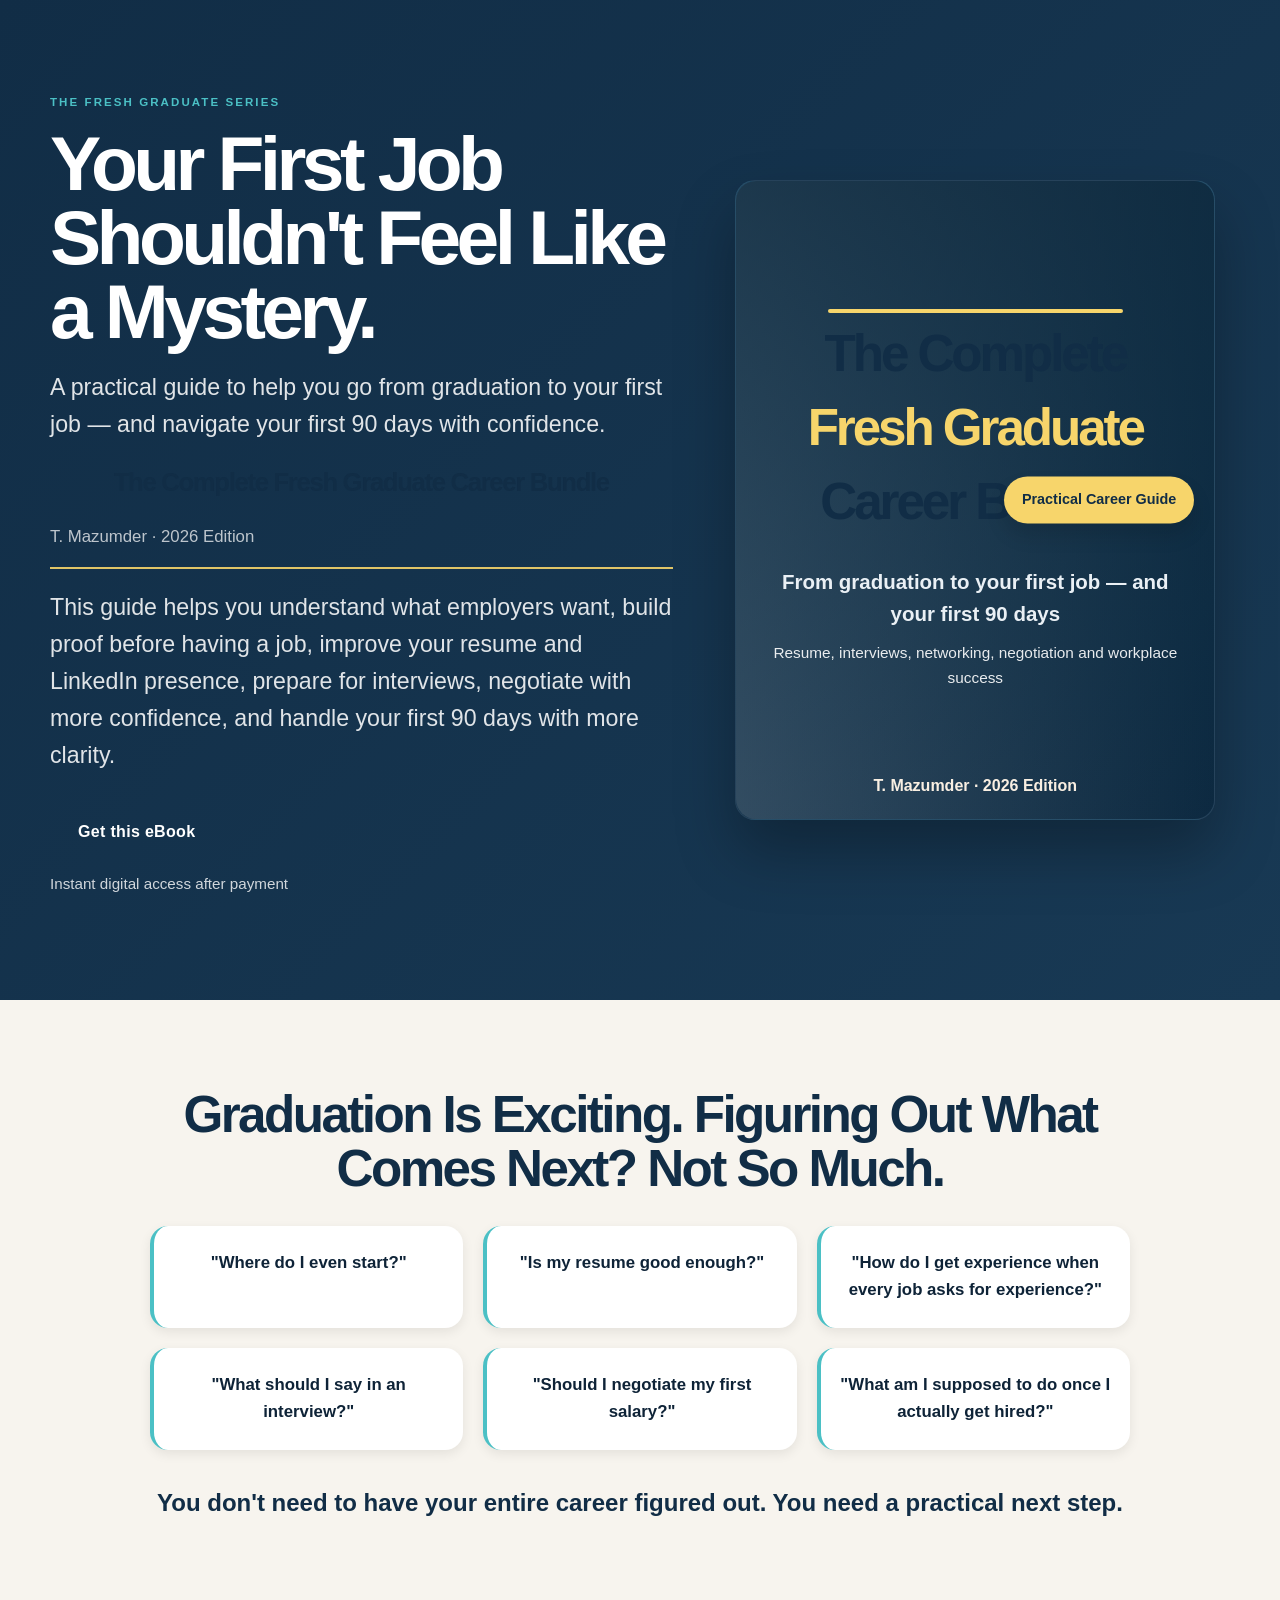
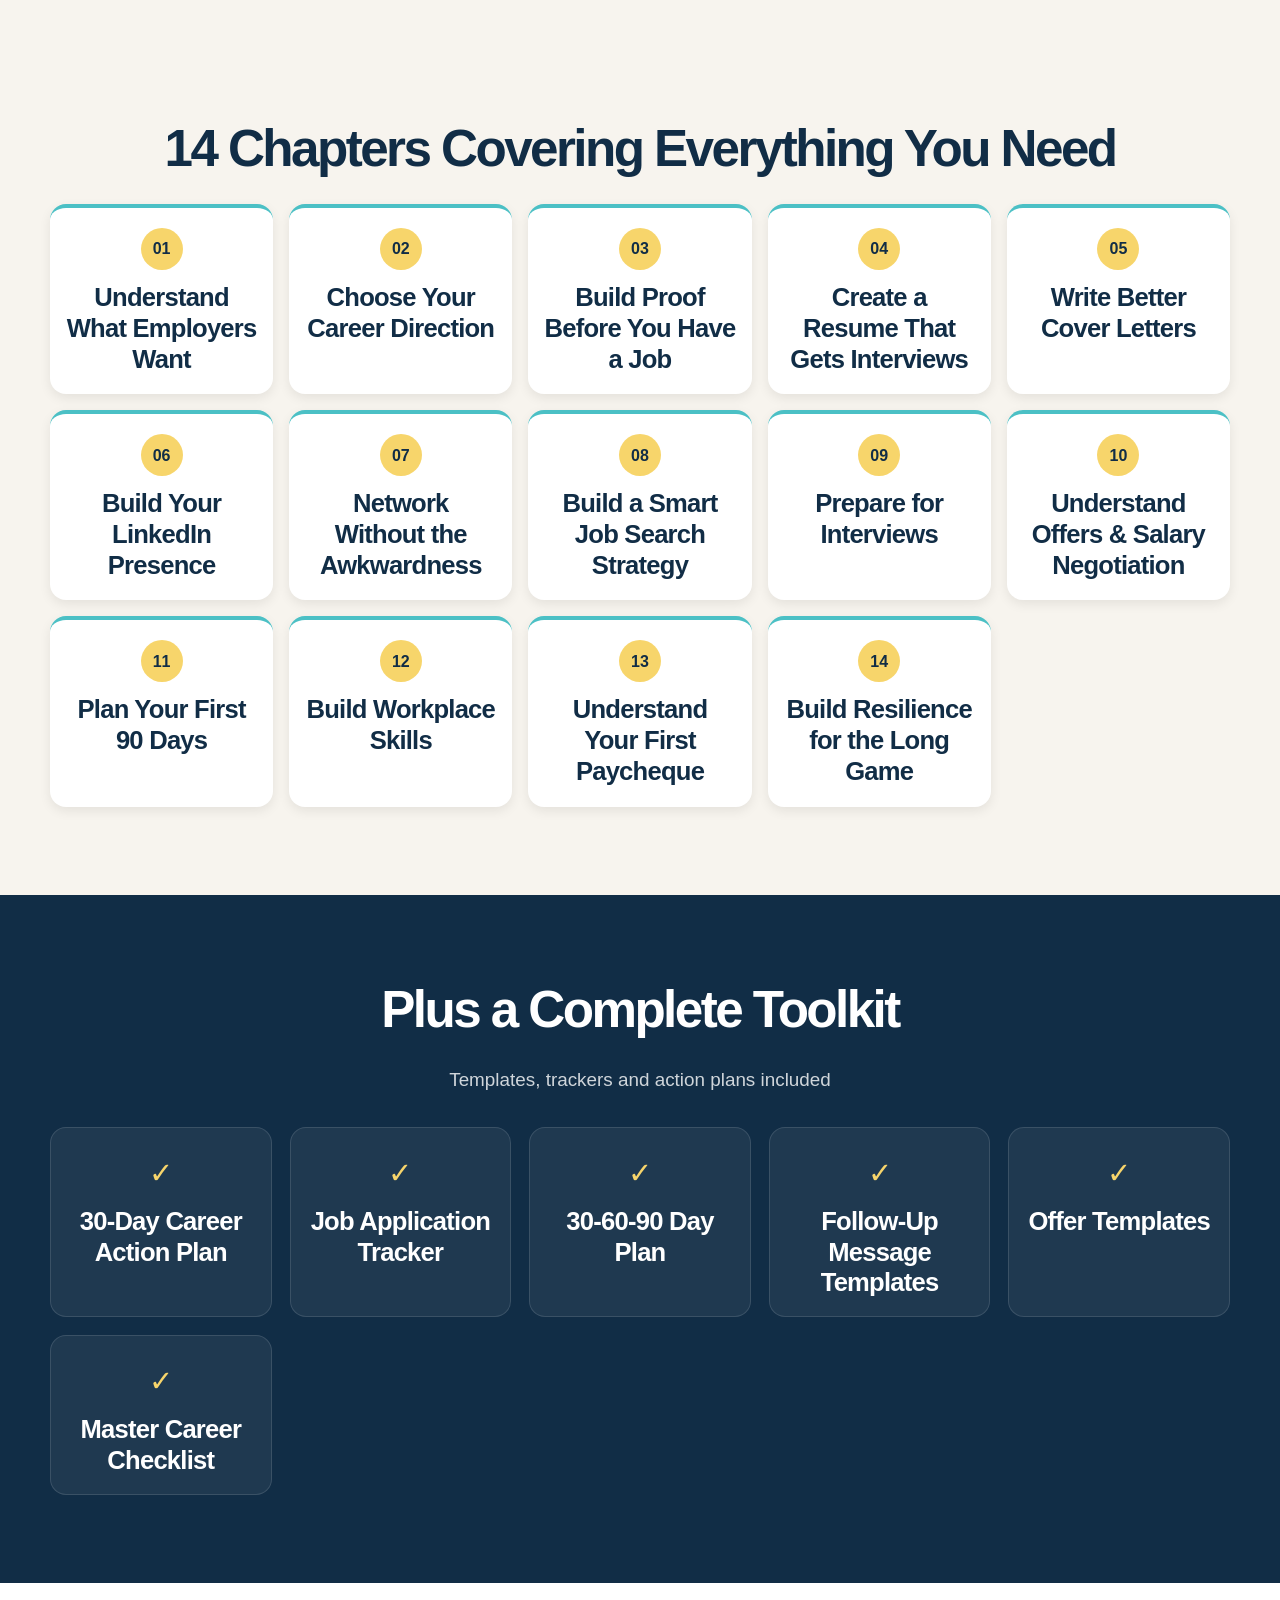
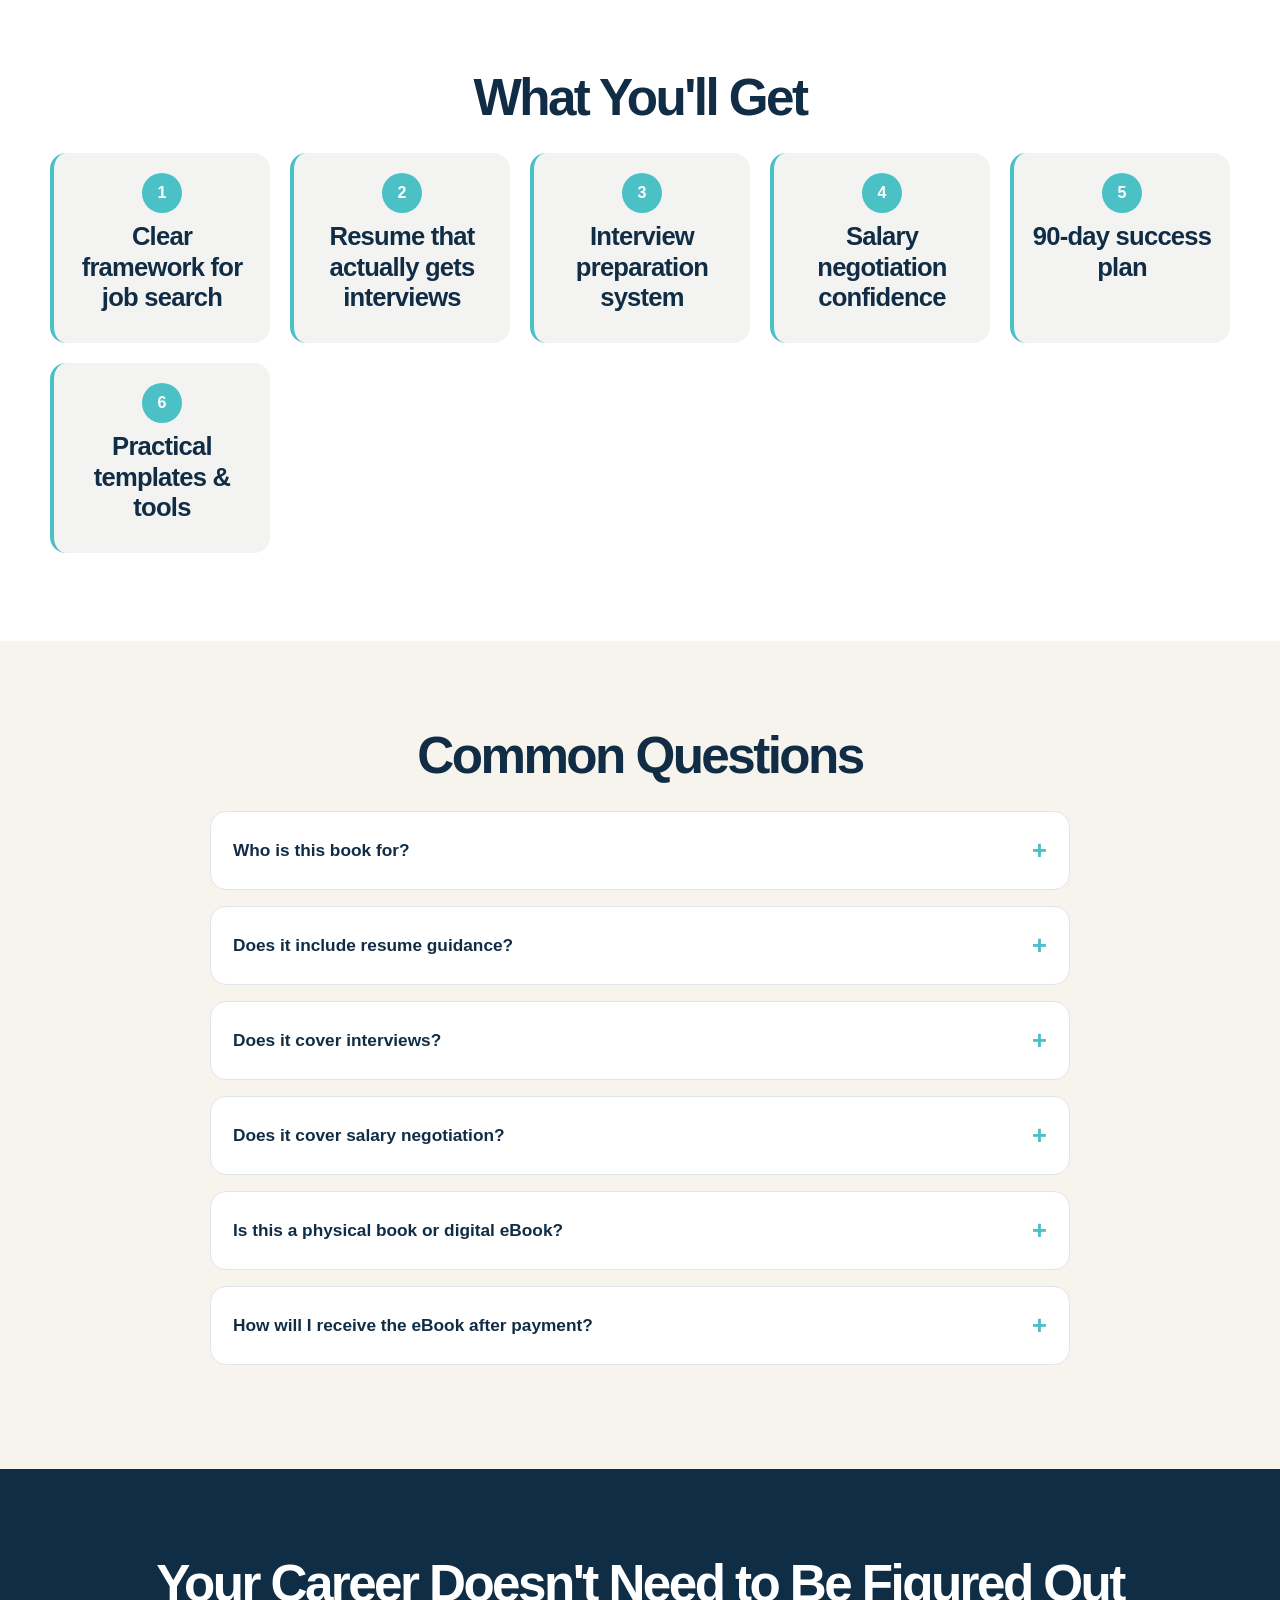
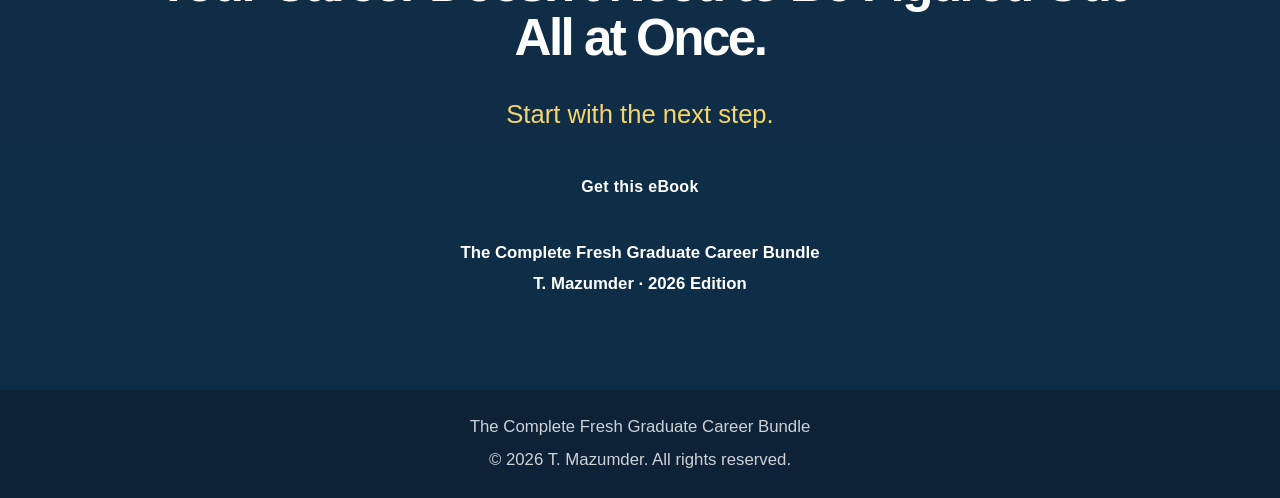
==== sales.html @ 0a7ef322 "Update sales.html" ====
<!DOCTYPE html>
<html lang="en">
  <head>
    <meta charset="UTF-8" />
    <meta name="viewport" content="width=device-width, initial-scale=1.0" />
    <meta
      name="description"
      content="The Complete Fresh Graduate Career Bundle is a practical guide to help students and recent graduates move from graduation to their first job and first 90 days with confidence."
    />
    <meta property="og:title" content="The Complete Fresh Graduate Career Bundle" />
    <meta
      property="og:description"
      content="A practical step-by-step career guide for students and fresh graduates trying to move from graduation to their first real job."
    />
    <meta property="og:type" content="website" />
    <meta name="theme-color" content="#1a2a4a" />
    <title>The Complete Fresh Graduate Career Bundle</title>
    <link rel="stylesheet" href="styles.css" />
  </head>
  <body>
    <div class="sticky-mobile-cta">
      <a href="[https://rzp.io/rzp/ILaevUv6](https://rzp.io/rzp/ILaevUv6)" class="btn" data-payment-link>Get this eBook</a>
    </div>

    <main>
      <section class="section hero sales-hero">
        <div class="container hero-grid">
          <div class="hero-copy">
            <p class="eyebrow">The Fresh Graduate Series</p>
            <h1>Your First Job Shouldn't Feel Like a Mystery.</h1>
            <p class="subhead">
              A practical guide to help you go from graduation to your first job — and navigate your first 90 days with confidence.
            </p>

            <div class="book-meta-block">
              <h2 class="book-title">The Complete Fresh Graduate Career Bundle</h2>
              <p class="book-author">T. Mazumder · 2026 Edition</p>
            </div>

            <p class="hero-description">
              This guide helps you understand what employers want, build proof before having a job, improve your resume and LinkedIn presence, prepare for interviews, negotiate with more confidence, and handle your first 90 days with more clarity.
            </p>

            <div class="cta-row">
              <a href="[https://rzp.io/rzp/ILaevUv6](https://rzp.io/rzp/ILaevUv6)" class="btn" data-payment-link>Get this eBook</a>
            </div>
            <p class="microcopy">Instant digital access after payment</p>
          </div>

          <div class="hero-cover-wrap">
            <div class="cover-book">
              <div class="cover-inner">
                <div class="cover-topline"></div>
                <div class="cover-headline-block">
                  <h2>The Complete</h2>
                  <h2 class="line-two">Fresh Graduate</h2>
                  <h2 class="line-three">Career Bundle</h2>
                </div>
                <p class="cover-subhead">From graduation to your first job — and your first 90 days</p>
                <p class="cover-tagline">Resume, interviews, networking, negotiation and workplace success</p>
                <div class="cover-badge">Practical Career Guide</div>
                <div class="cover-author">T. Mazumder · 2026 Edition</div>
              </div>
            </div>
          </div>
        </div>
      </section>

      <section class="section section-problem">
        <div class="container narrow">
          <h2>Graduation Is Exciting. Figuring Out What Comes Next? Not So Much.</h2>

          <div class="problem-grid">
            <div class="problem-item"><p>"Where do I even start?"</p></div>
            <div class="problem-item"><p>"Is my resume good enough?"</p></div>
            <div class="problem-item"><p>"How do I get experience when every job asks for experience?"</p></div>
            <div class="problem-item"><p>"What should I say in an interview?"</p></div>
            <div class="problem-item"><p>"Should I negotiate my first salary?"</p></div>
            <div class="problem-item"><p>"What am I supposed to do once I actually get hired?"</p></div>
          </div>

          <p class="proof-copy">
            You don't need to have your entire career figured out. You need a practical next step.
          </p>
        </div>
      </section>

      <section class="section section-chapters">
        <div class="container">
          <h2>14 Chapters Covering Everything You Need</h2>

          <div class="chapters-grid">
            <article class="chapter-card"><span class="chapter-number">01</span><h3>Understand What Employers Want</h3></article>
            <article class="chapter-card"><span class="chapter-number">02</span><h3>Choose Your Career Direction</h3></article>
            <article class="chapter-card"><span class="chapter-number">03</span><h3>Build Proof Before You Have a Job</h3></article>
            <article class="chapter-card"><span class="chapter-number">04</span><h3>Create a Resume That Gets Interviews</h3></article>
            <article class="chapter-card"><span class="chapter-number">05</span><h3>Write Better Cover Letters</h3></article>
            <article class="chapter-card"><span class="chapter-number">06</span><h3>Build Your LinkedIn Presence</h3></article>
            <article class="chapter-card"><span class="chapter-number">07</span><h3>Network Without the Awkwardness</h3></article>
            <article class="chapter-card"><span class="chapter-number">08</span><h3>Build a Smart Job Search Strategy</h3></article>
            <article class="chapter-card"><span class="chapter-number">09</span><h3>Prepare for Interviews</h3></article>
            <article class="chapter-card"><span class="chapter-number">10</span><h3>Understand Offers & Salary Negotiation</h3></article>
            <article class="chapter-card"><span class="chapter-number">11</span><h3>Plan Your First 90 Days</h3></article>
            <article class="chapter-card"><span class="chapter-number">12</span><h3>Build Workplace Skills</h3></article>
            <article class="chapter-card"><span class="chapter-number">13</span><h3>Understand Your First Paycheque</h3></article>
            <article class="chapter-card"><span class="chapter-number">14</span><h3>Build Resilience for the Long Game</h3></article>
          </div>
        </div>
      </section>

      <section class="section section-toolkit">
        <div class="container">
          <h2>Plus a Complete Toolkit</h2>
          <p class="section-intro light">Templates, trackers and action plans included</p>

          <div class="toolkit-grid">
            <div class="toolkit-item"><div class="toolkit-icon">✓</div><h3>30-Day Career Action Plan</h3></div>
            <div class="toolkit-item"><div class="toolkit-icon">✓</div><h3>Job Application Tracker</h3></div>
            <div class="toolkit-item"><div class="toolkit-icon">✓</div><h3>30-60-90 Day Plan</h3></div>
            <div class="toolkit-item"><div class="toolkit-icon">✓</div><h3>Follow-Up Message Templates</h3></div>
            <div class="toolkit-item"><div class="toolkit-icon">✓</div><h3>Offer Templates</h3></div>
            <div class="toolkit-item"><div class="toolkit-icon">✓</div><h3>Master Career Checklist</h3></div>
          </div>
        </div>
      </section>

      <section class="section section-benefits">
        <div class="container">
          <h2>What You'll Get</h2>
          <div class="benefits-grid">
            <div class="benefit-card"><div class="benefit-number">1</div><h3>Clear framework for job search</h3></div>
            <div class="benefit-card"><div class="benefit-number">2</div><h3>Resume that actually gets interviews</h3></div>
            <div class="benefit-card"><div class="benefit-number">3</div><h3>Interview preparation system</h3></div>
            <div class="benefit-card"><div class="benefit-number">4</div><h3>Salary negotiation confidence</h3></div>
            <div class="benefit-card"><div class="benefit-number">5</div><h3>90-day success plan</h3></div>
            <div class="benefit-card"><div class="benefit-number">6</div><h3>Practical templates & tools</h3></div>
          </div>
        </div>
      </section>

      <section class="section section-faq">
        <div class="container">
          <h2>Common Questions</h2>

          <div class="faq-container">
            <div class="faq-item">
              <button class="faq-question" type="button">Who is this book for?<span class="faq-icon">+</span></button>
              <div class="faq-answer"><p>Final-year students, recent graduates, and fresh graduates looking for practical guidance to move into their first full-time role.</p></div>
            </div>
            <div class="faq-item">
              <button class="faq-question" type="button">Does it include resume guidance?<span class="faq-icon">+</span></button>
              <div class="faq-answer"><p>Yes. A dedicated chapter covers writing a stronger resume for graduate applications with examples and frameworks.</p></div>
            </div>
            <div class="faq-item">
              <button class="faq-question" type="button">Does it cover interviews?<span class="faq-icon">+</span></button>
              <div class="faq-answer"><p>Yes. It includes guidance on interview preparation, the STAR method, and practical approaches to answering common questions.</p></div>
            </div>
            <div class="faq-item">
              <button class="faq-question" type="button">Does it cover salary negotiation?<span class="faq-icon">+</span></button>
              <div class="faq-answer"><p>Yes. The book covers offers and salary negotiation with a focus on helping you approach the conversation with confidence.</p></div>
            </div>
            <div class="faq-item">
              <button class="faq-question" type="button">Is this a physical book or digital eBook?<span class="faq-icon">+</span></button>
              <div class="faq-answer"><p>This is a digital eBook in PDF format. It is designed for easy access on a phone, tablet or computer.</p></div>
            </div>
            <div class="faq-item">
              <button class="faq-question" type="button">How will I receive the eBook after payment?<span class="faq-icon">+</span></button>
              <div class="faq-answer"><p>After successful payment, you will be redirected to a thank-you page where you can access and download the eBook immediately.</p></div>
            </div>
          </div>
        </div>
      </section>

      <section class="section section-final-cta">
        <div class="container narrow center">
          <h2>Your Career Doesn't Need to Be Figured Out All at Once.</h2>
          <p class="final-cta-sub">Start with the next step.</p>
          <a href="[https://rzp.io/rzp/ILaevUv6](https://rzp.io/rzp/ILaevUv6)" class="btn" data-payment-link>Get this eBook</a>
          <div class="final-book-meta">
            <p>The Complete Fresh Graduate Career Bundle</p>
            <p>T. Mazumder · 2026 Edition</p>
          </div>
        </div>
      </section>
    </main>

    <footer class="site-footer">
      <div class="container footer-inner">
        <p>The Complete Fresh Graduate Career Bundle</p>
        <p>© 2026 T. Mazumder. All rights reserved.</p>
      </div>
    </footer>

    <script src="script.js"></script>
  </body>
</html>
---- styles.css ----
:root {
  --primary-navy: #112d46;
  --primary-teal: #4bc0c5;
  --accent-gold: #f7d56b;
  --off-white: #f7f4ee;
  --paper: #f3f3f1;
  --white: #ffffff;
  --text-dark: #0e2337;
  --text-mid: #3d4e5d;
  --text-light: #566c7a;
  --soft-border: #dfe5ea;
}

* {
  box-sizing: border-box;
}

html {
  scroll-behavior: smooth;
}

body {
  margin: 0;
  background: var(--white);
  color: var(--text-dark);
  font-family: -apple-system, BlinkMacSystemFont, 'Segoe UI', Roboto, sans-serif;
  line-height: 1.6;
}

img {
  max-width: 100%;
  display: block;
}

a {
  color: inherit;
  text-decoration: none;
}

button {
  font: inherit;
}

.container {
  width: min(1180px, calc(100% - 32px));
  margin: 0 auto;
}

.narrow {
  width: min(980px, calc(100% - 32px));
}

.center {
  text-align: center;
}

.section {
  padding: 88px 0;
}

h1, h2, h3, p {
  margin-top: 0;
}

h1 {
  font-size: clamp(2.7rem, 6vw, 5.4rem);
  line-height: 0.96;
  letter-spacing: -0.06em;
  margin-bottom: 20px;
  font-weight: 900;
}

h2 {
  font-size: clamp(2.1rem, 4vw, 4rem);
  line-height: 1.06;
  letter-spacing: -0.05em;
  margin-bottom: 18px;
  font-weight: 900;
}

h3 {
  font-size: clamp(1.2rem, 2vw, 1.7rem);
  line-height: 1.2;
  letter-spacing: -0.03em;
  margin-bottom: 10px;
  font-weight: 700;
}

p {
  font-size: 1.05rem;
  color: var(--text-mid);
}

.eyebrow,
.section-kicker {
  display: inline-block;
  text-transform: uppercase;
  letter-spacing: 0.18em;
  color: var(--primary-teal);
  font-size: 0.72rem;
  font-weight: 700;
  margin-bottom: 16px;
}

.topbar {
  background: var(--primary-navy);
  color: var(--white);
  padding: 16px 0;
  position: sticky;
  top: 0;
  z-index: 40;
  box-shadow: 0 2px 8px rgba(0,0,0,0.1);
}

.topbar-inner {
  display: flex;
  justify-content: space-between;
  align-items: center;
  gap: 16px;
}

.brand-mark {
  font-size: 0.86rem;
  letter-spacing: 0.18em;
  text-transform: uppercase;
  font-weight: 700;
  color: var(--accent-gold);
}

.nav-cta {
  background: var(--primary-teal);
  color: var(--white);
  border-radius: 999px;
  padding: 10px 20px;
  font-weight: 700;
  transition: transform 0.15s ease;
}

.nav-cta:hover {
  transform: translateY(-2px);
}

.hero {
  background: linear-gradient(135deg, var(--primary-navy) 0%, #183954 100%);
  color: var(--white);
  padding: 88px 0;
}

.hero-grid {
  display: grid;
  grid-template-columns: 1.1fr 0.9fr;
  gap: 48px;
  align-items: center;
}

.subhead,
.hero-description,
.lead {
  font-size: clamp(1.12rem, 2vw, 1.45rem);
  color: rgba(255, 255, 255, 0.87);
  max-width: 680px;
}

.book-meta-block {
  margin: 26px 0 20px;
  padding-bottom: 16px;
  border-bottom: 2px solid rgba(247, 213, 107, 0.9);
}

.book-title {
  color: var(--white);
  font-size: clamp(1.25rem, 2vw, 1.8rem);
  margin-bottom: 8px;
}

.book-author {
  margin-bottom: 0;
  color: rgba(255, 255, 255, 0.72);
}

.cta-row {
  display: flex;
  align-items: center;
  flex-wrap: wrap;
  gap: 16px;
  margin-top: 28px;
}

.btn {
  border: 0;
  border-radius: 999px;
  display: inline-flex;
  justify-content: center;
  align-items: center;
  padding: 17px 28px;
  font-weight: 800;
  letter-spacing: 0.02em;
  transition: transform 0.15s ease, box-shadow 0.15s ease;
  cursor: pointer;
}

.btn:hover {
  transform: translateY(-2px);
  box-shadow: 0 12px 22px rgba(0, 0, 0, 0.12);
}

.btn-primary {
  background: linear-gradient(180deg, var(--accent-gold) 0%, #f0ba32 100%);
  color: var(--primary-navy);
}

.btn-secondary {
  background: rgba(255,255,255,0.08);
  color: var(--white);
  border: 1px solid rgba(255,255,255,0.15);
}

.btn-lg {
  font-size: 1.05rem;
  padding: 20px 34px;
}

.btn-full {
  width: 100%;
}

.microcopy {
  margin-top: 10px;
  color: rgba(255,255,255,0.8);
  font-size: 0.95rem;
}

.home-points {
  margin-top: 26px;
  padding-left: 20px;
  color: rgba(255,255,255,0.9);
  max-width: 560px;
}

.home-points li {
  margin-bottom: 8px;
}

.hero-cover-wrap {
  display: flex;
  justify-content: center;
  align-items: center;
}

.cover-book {
  position: relative;
  width: min(100%, 480px);
  aspect-ratio: 0.75;
  background: linear-gradient(180deg, #0f3a57 0%, #0d2d47 100%);
  border-radius: 20px;
  box-shadow: 0 32px 60px rgba(0, 0, 0, 0.28);
  border: 1px solid rgba(255,255,255,0.1);
}

.cover-book::before {
  content: "";
  position: absolute;
  inset: 0;
  border-radius: 20px;
  background: linear-gradient(90deg, rgba(255,255,255,0.18), rgba(0,0,0,0.08));
  pointer-events: none;
}

.cover-inner {
  position: absolute;
  inset: 0;
  padding: 34px;
  border-radius: 20px;
  background: linear-gradient(180deg, rgba(16,40,59,0.7), rgba(16,40,59,0.15));
  overflow: hidden;
  display: flex;
  flex-direction: column;
  justify-content: center;
  text-align: center;
}

.cover-topline {
  width: 72%;
  height: 4px;
  background: var(--accent-gold);
  margin: 0 auto 18px auto;
  border-radius: 999px;
}

.cover-headline-block h2 {
  margin: 0;
  font-size: clamp(2.2rem, 4vw, 4rem);
  line-height: 0.9;
  letter-spacing: -0.06em;
  color: #f7f4ee;
}

.cover-headline-block .line-two {
  color: var(--accent-gold);
}

.cover-subhead,
.cover-tagline {
  text-align: center;
  margin: 0 auto;
  color: #eaf0f5;
}

.cover-subhead {
  font-size: clamp(1rem, 1.6vw, 1.3rem);
  font-weight: 700;
  margin-top: 12px;
}

.cover-tagline {
  font-size: clamp(0.9rem, 1.2vw, 1.1rem);
  color: rgba(255,255,255,0.9);
  margin-top: 10px;
}

.cover-badge {
  position: absolute;
  right: 20px;
  top: 50%;
  transform: translateY(-50%);
  background: var(--accent-gold);
  color: var(--primary-navy);
  font-weight: 800;
  border-radius: 999px;
  padding: 12px 18px;
  font-size: 0.9rem;
  box-shadow: 0 12px 20px rgba(0,0,0,0.12);
}

.cover-author {
  position: absolute;
  left: 0;
  right: 0;
  bottom: 20px;
  text-align: center;
  font-weight: 800;
  color: #f9efe2;
}

.section-problem,
.section-chapters,
.section-faq {
  background: var(--off-white);
}

.section h2 {
  text-align: center;
  color: var(--primary-navy);
  margin-bottom: 28px;
}

.section-intro {
  text-align: center;
  max-width: 820px;
  margin: 0 auto 28px;
  font-size: 1.18rem;
  color: var(--text-mid);
}

.problem-grid {
  display: grid;
  grid-template-columns: repeat(auto-fit, minmax(260px, 1fr));
  gap: 20px;
  margin-top: 30px;
}

.problem-item {
  background: var(--white);
  border-radius: 18px;
  padding: 24px 18px;
  border-left: 4px solid var(--primary-teal);
  box-shadow: 0 4px 12px rgba(0,0,0,0.08);
}

.problem-item p {
  margin: 0;
  font-size: 1.05rem;
  font-weight: 600;
  color: var(--text-dark);
  text-align: center;
}

.proof-copy {
  text-align: center;
  font-size: clamp(1.1rem, 2vw, 1.5rem);
  color: var(--primary-navy);
  font-weight: 700;
  margin-top: 34px;
}

.chapters-grid {
  display: grid;
  grid-template-columns: repeat(auto-fit, minmax(200px, 1fr));
  gap: 16px;
  margin-top: 28px;
}

.chapter-card {
  background: var(--white);
  border-radius: 16px;
  padding: 20px 16px;
  box-shadow: 0 4px 12px rgba(0,0,0,0.08);
  border-top: 4px solid var(--primary-teal);
  text-align: center;
}

.chapter-number {
  display: inline-flex;
  justify-content: center;
  align-items: center;
  min-width: 42px;
  height: 42px;
  border-radius: 999px;
  background: var(--accent-gold);
  color: var(--primary-navy);
  font-weight: 800;
  margin-bottom: 12px;
}

.chapter-card h3 {
  color: var(--primary-navy);
  margin-bottom: 0;
}

.section-toolkit {
  background: var(--primary-navy);
  color: var(--white);
}

.section-toolkit h2,
.section-toolkit .section-intro {
  color: var(--white);
}

.light {
  color: rgba(255,255,255,0.8) !important;
}

.toolkit-grid {
  display: grid;
  grid-template-columns: repeat(auto-fit, minmax(200px, 1fr));
  gap: 18px;
  margin-top: 32px;
}

.toolkit-item {
  background: rgba(255,255,255,0.06);
  border-radius: 16px;
  border: 1px solid rgba(255,255,255,0.12);
  padding: 22px 16px 18px;
  text-align: center;
}

.toolkit-icon {
  font-size: 1.8rem;
  color: var(--accent-gold);
  margin-bottom: 10px;
}

.toolkit-item h3 {
  margin-bottom: 0;
  color: var(--white);
}

.benefits-grid {
  display: grid;
  grid-template-columns: repeat(auto-fit, minmax(220px, 1fr));
  gap: 20px;
  margin-top: 28px;
}

.benefit-card {
  background: var(--paper);
  border-radius: 16px;
  padding: 20px 16px;
  border-left: 4px solid var(--primary-teal);
  text-align: center;
}

.benefit-number {
  width: 40px;
  height: 40px;
  display: inline-flex;
  align-items: center;
  justify-content: center;
  border-radius: 50%;
  background: var(--primary-teal);
  color: var(--white);
  font-weight: 800;
  margin-bottom: 8px;
}

.benefit-card h3 {
  color: var(--primary-navy);
}

.faq-container {
  max-width: 860px;
  margin: 0 auto;
}

.faq-item {
  background: var(--white);
  border-radius: 16px;
  overflow: hidden;
  border: 1px solid var(--soft-border);
  margin-bottom: 16px;
}

.faq-question {
  width: 100%;
  padding: 18px 22px;
  background: transparent;
  border: none;
  display: flex;
  justify-content: space-between;
  align-items: center;
  font-size: 1.08rem;
  font-weight: 700;
  color: var(--primary-navy);
  text-align: left;
  cursor: pointer;
}

.faq-icon {
  font-size: 1.6rem;
  color: var(--primary-teal);
  transition: transform 0.15s ease;
}

.faq-question.active .faq-icon {
  transform: rotate(45deg);
}

.faq-answer {
  display: none;
  padding: 0 22px 20px;
}

.faq-answer p {
  margin: 0;
}

.faq-answer.active {
  display: block;
}

.section-final-cta {
  background: linear-gradient(180deg, var(--primary-navy) 0%, #0d2d47 100%);
  color: var(--white);
}

.section-final-cta h2 {
  color: var(--white);
}

.final-cta-sub {
  font-size: clamp(1.2rem, 2vw, 1.6rem);
  margin-bottom: 22px;
  color: var(--accent-gold);
}

.final-book-meta {
  margin-top: 24px;
  font-weight: 700;
  color: var(--white);
}

.final-book-meta p {
  margin-bottom: 4px;
  color: var(--white);
}

.home-preview {
  background: var(--off-white);
}

.feature-grid {
  display: grid;
  grid-template-columns: repeat(auto-fit, minmax(260px, 1fr));
  gap: 24px;
  margin-top: 30px;
}

.feature-card {
  background: var(--white);
  border-radius: 16px;
  padding: 24px 20px;
  text-align: center;
  box-shadow: 0 4px 12px rgba(0,0,0,0.08);
}

.feature-card h3 {
  color: var(--primary-navy);
}

.home-final {
  background: var(--off-white);
}

.site-footer {
  background: #0d2137;
  color: rgba(255,255,255,0.82);
  padding: 24px 0;
  text-align: center;
}

.footer-inner {
  display: flex;
  justify-content: center;
  flex-direction: column;
  gap: 6px;
  font-size: 0.95rem;
}

.footer-inner p {
  margin-bottom: 0;
  color: rgba(255,255,255,0.8);
}

.sticky-mobile-cta {
  position: fixed;
  left: 0;
  right: 0;
  bottom: 0;
  background: rgba(17, 45, 70, 0.96);
  padding: 12px 16px 18px;
  z-index: 50;
  display: none;
  box-shadow: 0 -8px 14px rgba(0,0,0,0.08);
}

.thank-you-page {
  background: linear-gradient(180deg, #f6f4ee 0%, #ffffff 100%);
  min-height: 100vh;
}

.thank-you-section {
  padding: 72px 0;
}

.thank-you-wrap {
  max-width: 760px;
}

.thank-you-card {
  background: var(--white);
  box-shadow: 0 8px 24px rgba(0,0,0,0.1);
  border-radius: 24px;
  padding: 42px 28px;
  text-align: center;
}

.thank-you-icon {
  width: 84px;
  height: 84px;
  border-radius: 50%;
  display: inline-flex;
  justify-content: center;
  align-items: center;
  margin-bottom: 16px;
  background: linear-gradient(180deg, var(--primary-teal) 0%, #0f9bb2 100%);
  color: var(--white);
  font-weight: 900;
  font-size: 2.2rem;
}

.thank-you-card h1 {
  color: var(--primary-navy);
  font-size: clamp(2.1rem, 5vw, 3.2rem);
  margin-bottom: 12px;
}

.thank-you-subhead {
  font-size: 1.12rem;
  max-width: 620px;
  margin: 0 auto 28px;
}

.thank-you-book-panel {
  display: flex;
  align-items: center;
  justify-content: center;
  gap: 20px;
  background: var(--paper);
  border-radius: 16px;
  padding: 20px;
  margin-bottom: 26px;
}

.mini-book-cover {
  width: 120px;
  min-width: 120px;
  border-radius: 12px;
  background: linear-gradient(180deg, #102d46 0%, #183d5d 100%);
  aspect-ratio: 0.75;
  padding: 10px;
  box-shadow: 0 8px 16px rgba(0,0,0,0.12);
}

.mini-book-inner {
  height: 100%;
  display: flex;
  flex-direction: column;
  justify-content: center;
  align-items: center;
  color: var(--white);
  font-weight: 800;
  font-size: 0.68rem;
  text-align: center;
  line-height: 1.15;
}

.book-info h2 {
  font-size: 1.4rem;
  margin-bottom: 10px;
  text-align: left;
}

.book-info p {
  margin: 0;
  color: var(--text-mid);
  text-align: left;
}

.download-note {
  border-left: 4px solid #5dbb63;
  background: #edf9ee;
  padding: 14px 18px;
  border-radius: 12px;
  margin: 22px auto 18px;
  max-width: 560px;
  text-align: left;
}

.download-note p {
  margin: 0;
  color: #1d6a2d;
  font-weight: 600;
}

.help-text {
  margin-top: 24px;
  color: var(--text-mid);
}

.help-text a {
  color: #0f9bb2;
  font-weight: 700;
}

@media (max-width: 900px) {
  .hero-grid {
    grid-template-columns: 1fr;
  }
}

@media (max-width: 700px) {
  .section {
    padding: 60px 0;
  }

  .cta-row {
    flex-direction: column;
    align-items: stretch;
  }

  .btn,
  .btn-primary,
  .btn-secondary,
  .btn-lg {
    width: 100%;
  }

  .sticky-mobile-cta {
    display: block;
  }

  body {
    padding-bottom: 88px;
  }

  .topbar {
    position: static;
  }

  .thank-you-book-panel {
    flex-direction: column;
    text-align: center;
  }

  .book-info h2,
  .book-info p {
    text-align: center;
  }
}
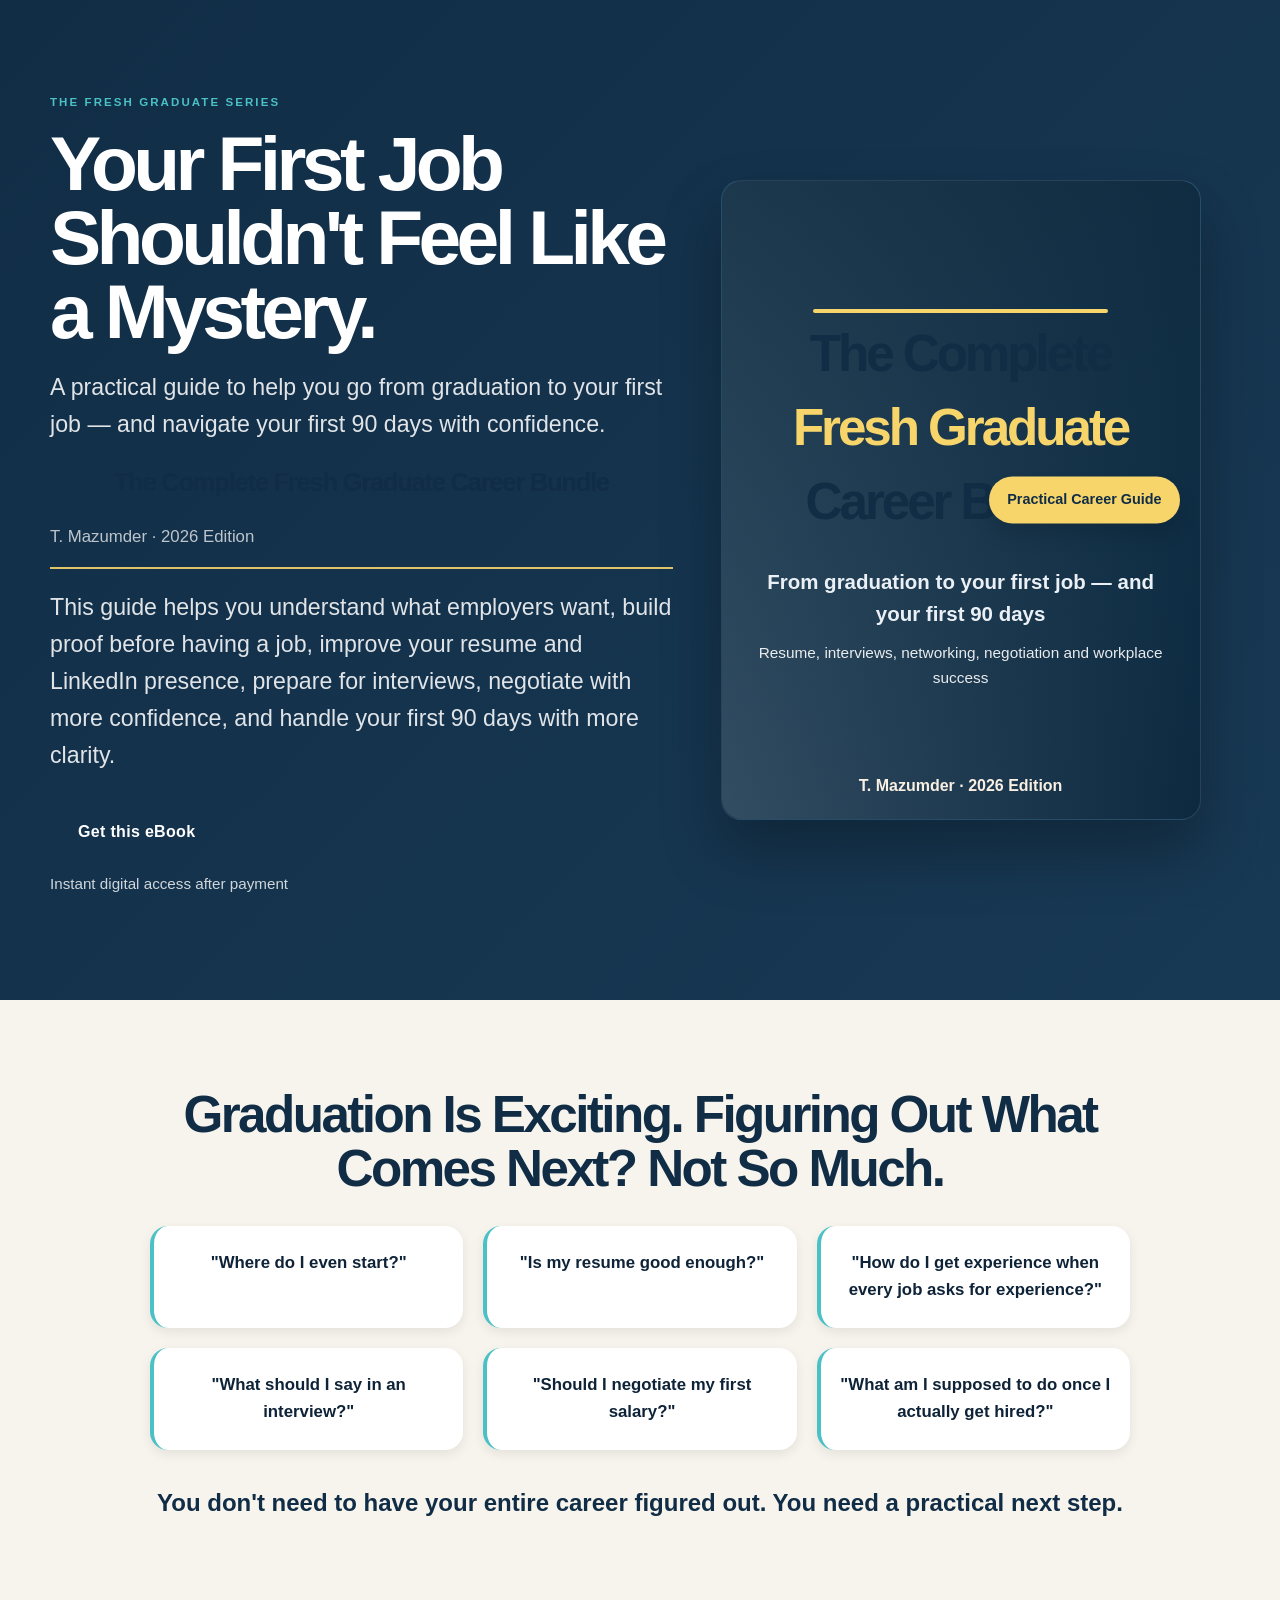
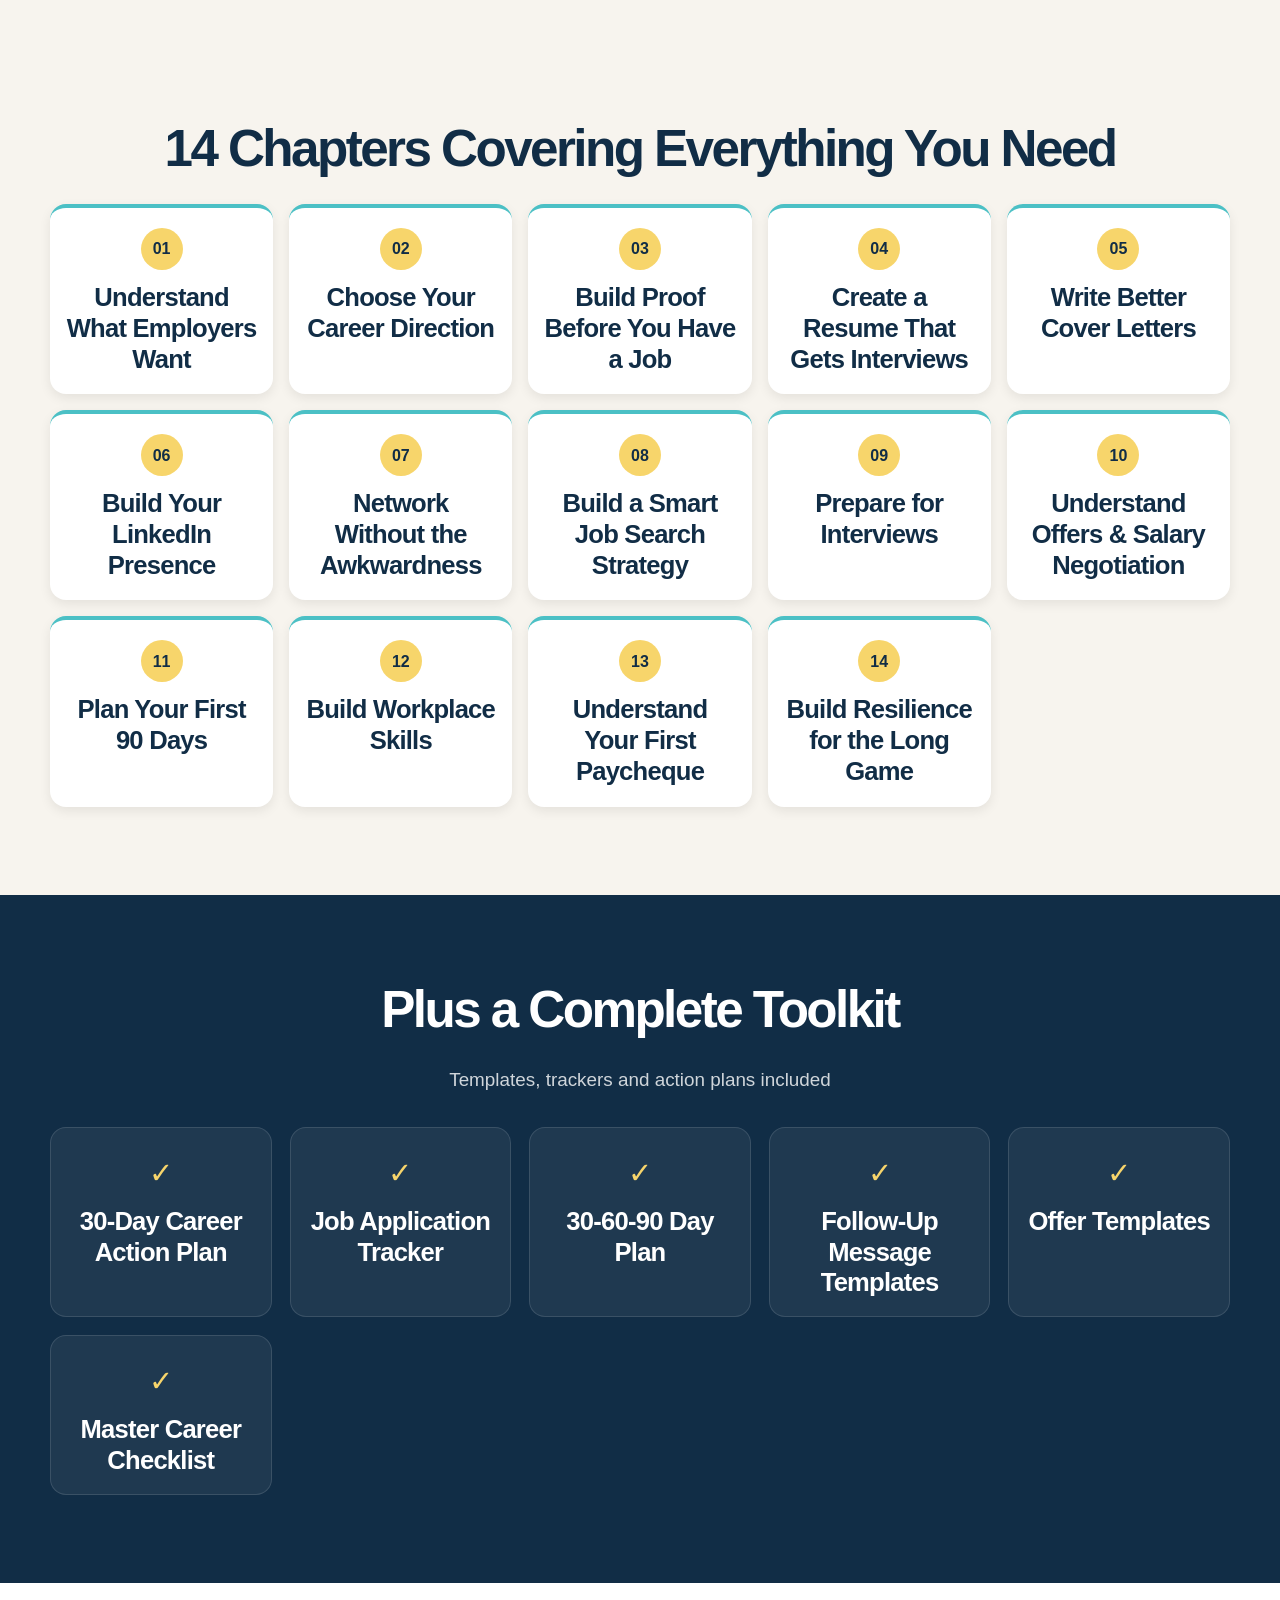
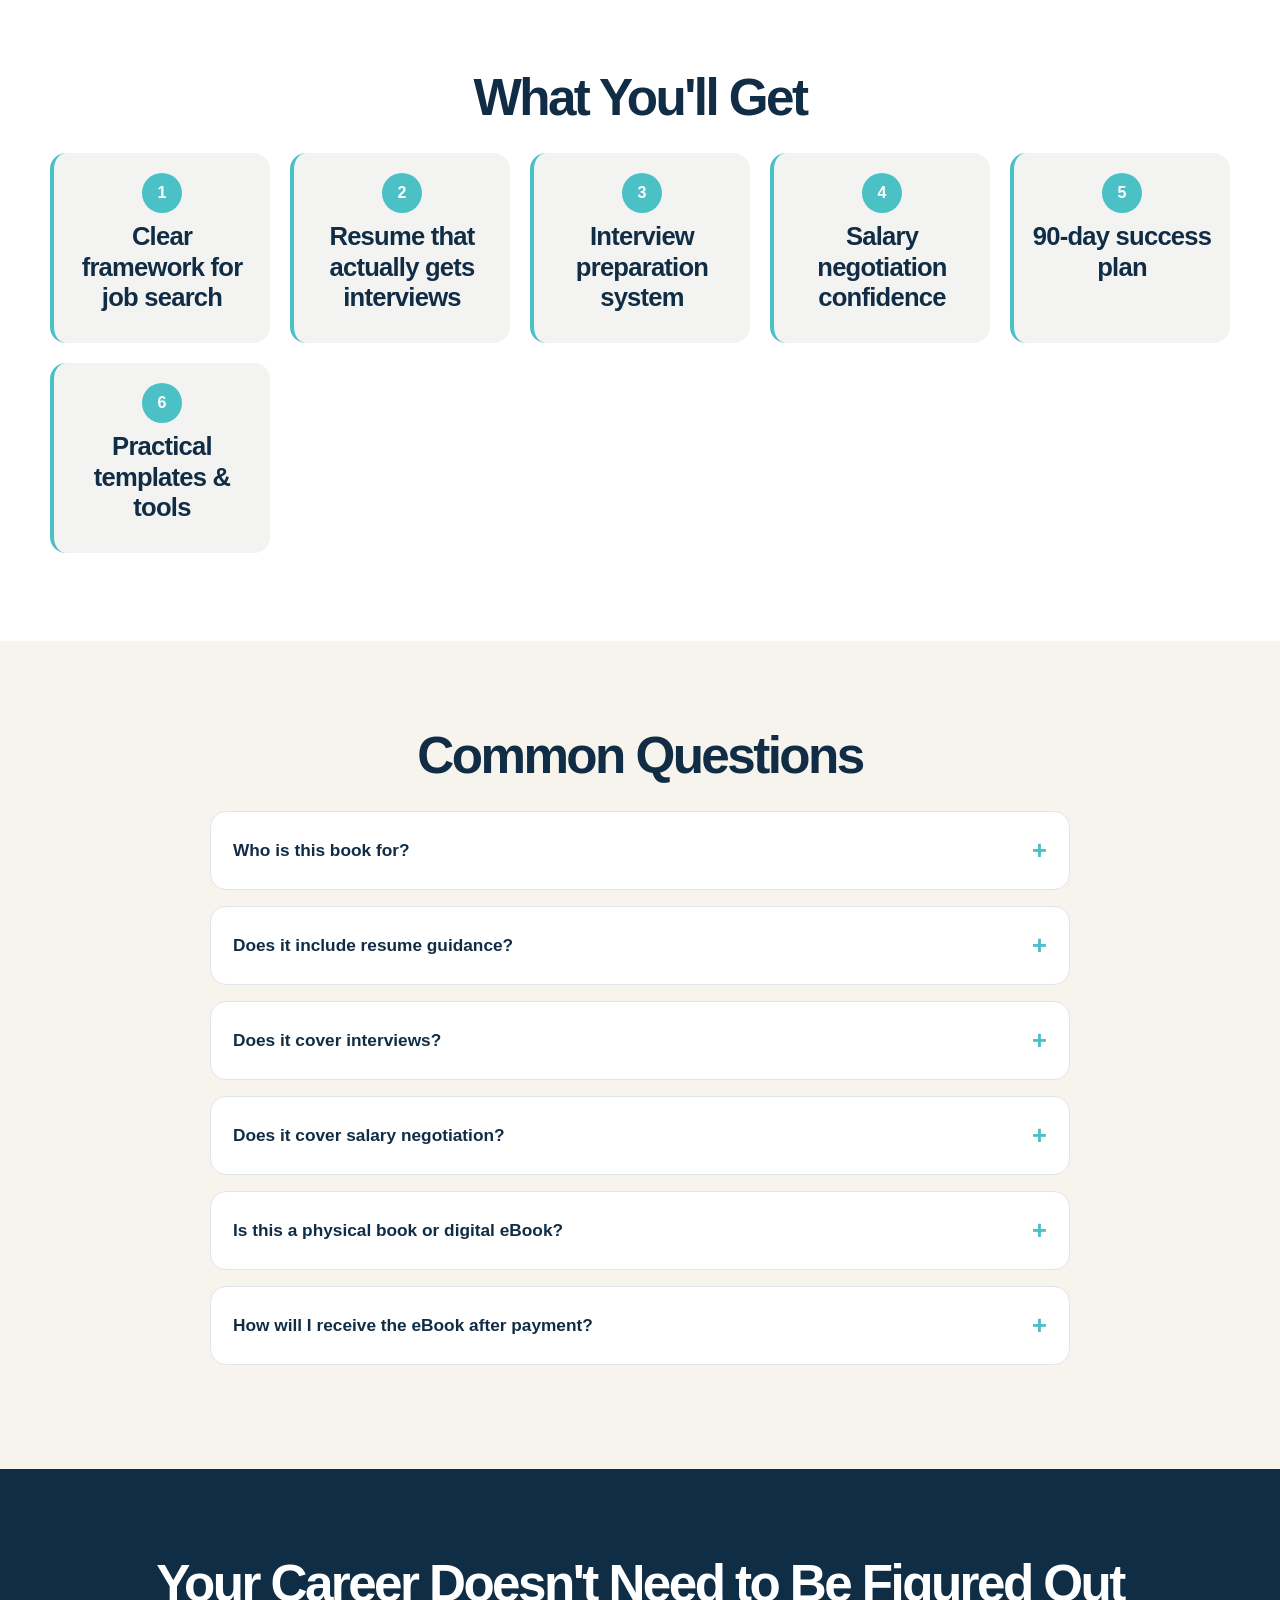
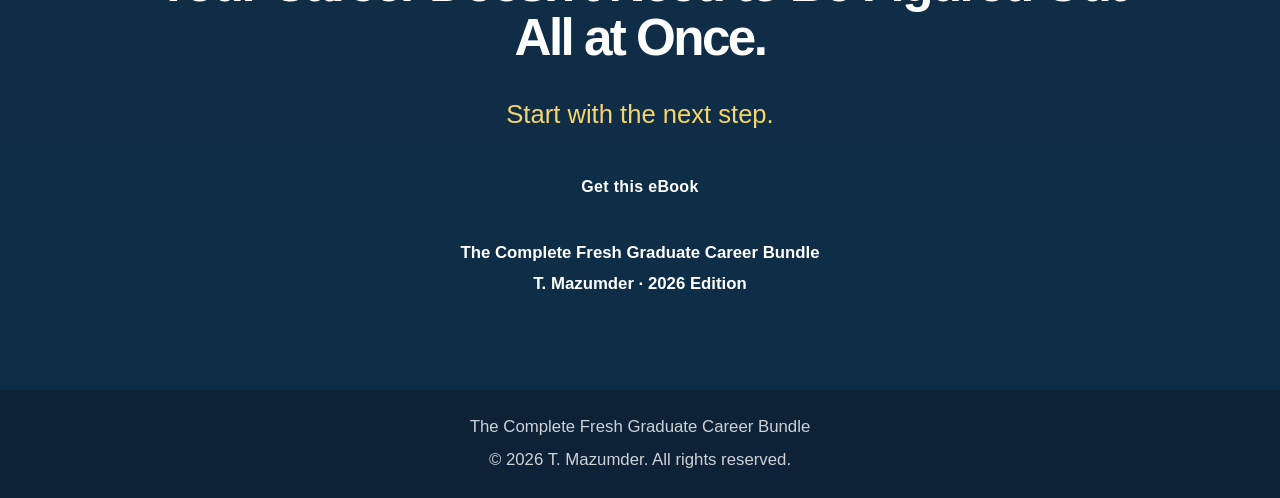
==== commit 892d8aa4: "Update sales.html" ====
--- a/sales.html
+++ b/sales.html
@@ -19,7 +19,7 @@
   </head>
   <body>
     <div class="sticky-mobile-cta">
-      <a href="[https://rzp.io/rzp/ILaevUv6](https://rzp.io/rzp/ILaevUv6)" class="btn" data-payment-link>Get this eBook</a>
+      <a href="https://rzp.io/rzp/ILaevUv6" class="btn" data-pay>Get this eBook</a>
     </div>
 
     <main>
@@ -42,12 +42,12 @@
             </p>
 
             <div class="cta-row">
-              <a href="[https://rzp.io/rzp/ILaevUv6](https://rzp.io/rzp/ILaevUv6)" class="btn" data-payment-link>Get this eBook</a>
+              <a href="https://rzp.io/rzp/ILaevUv6" class="btn" data-pay>Get this eBook</a>
             </div>
             <p class="microcopy">Instant digital access after payment</p>
           </div>
 
-          <div class="hero-cover-wrap">
+          <div class="The Complete Fresh Graduate Career Bundle Cover Page.png">
             <div class="cover-book">
               <div class="cover-inner">
                 <div class="cover-topline"></div>
@@ -175,7 +175,7 @@
         <div class="container narrow center">
           <h2>Your Career Doesn't Need to Be Figured Out All at Once.</h2>
           <p class="final-cta-sub">Start with the next step.</p>
-          <a href="[https://rzp.io/rzp/ILaevUv6](https://rzp.io/rzp/ILaevUv6)" class="btn" data-payment-link>Get this eBook</a>
+          <a href="https://rzp.io/rzp/ILaevUv6" class="btn" data-pay>Get this eBook</a>
           <div class="final-book-meta">
             <p>The Complete Fresh Graduate Career Bundle</p>
             <p>T. Mazumder · 2026 Edition</p>
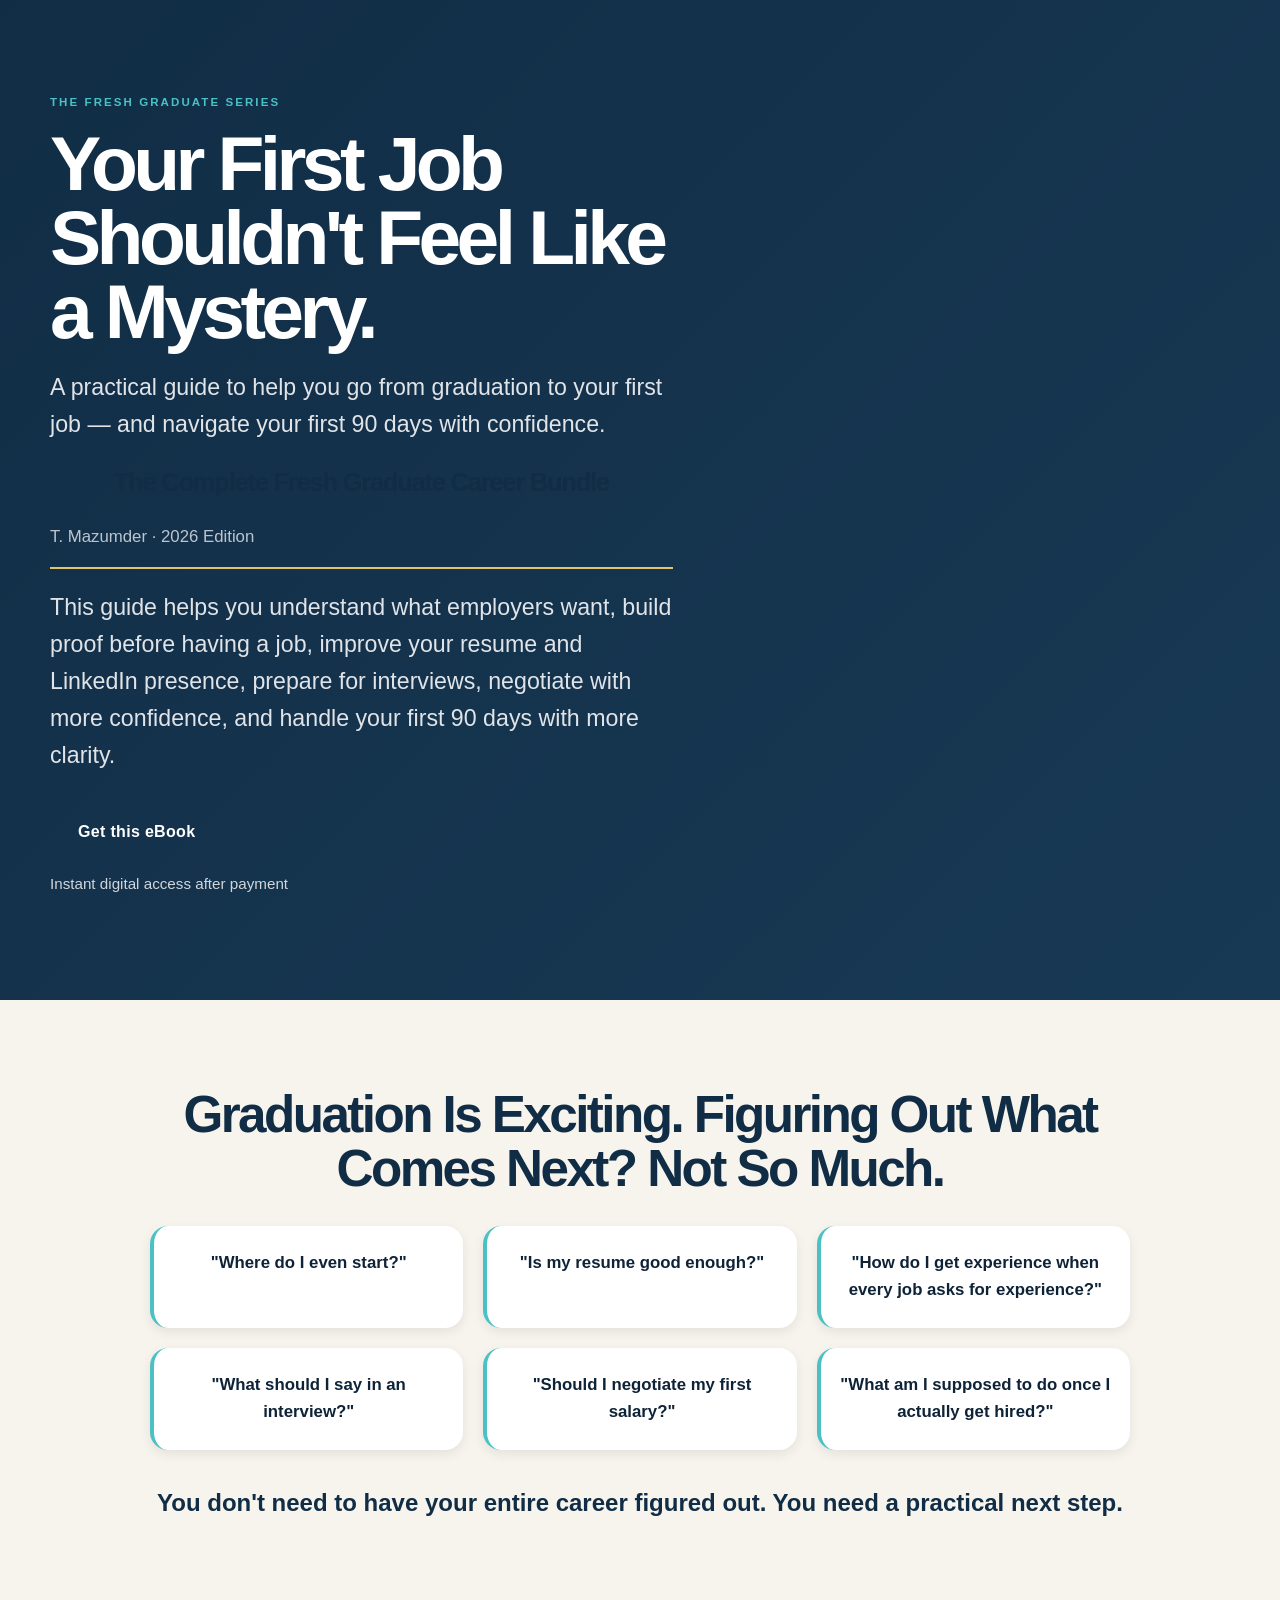
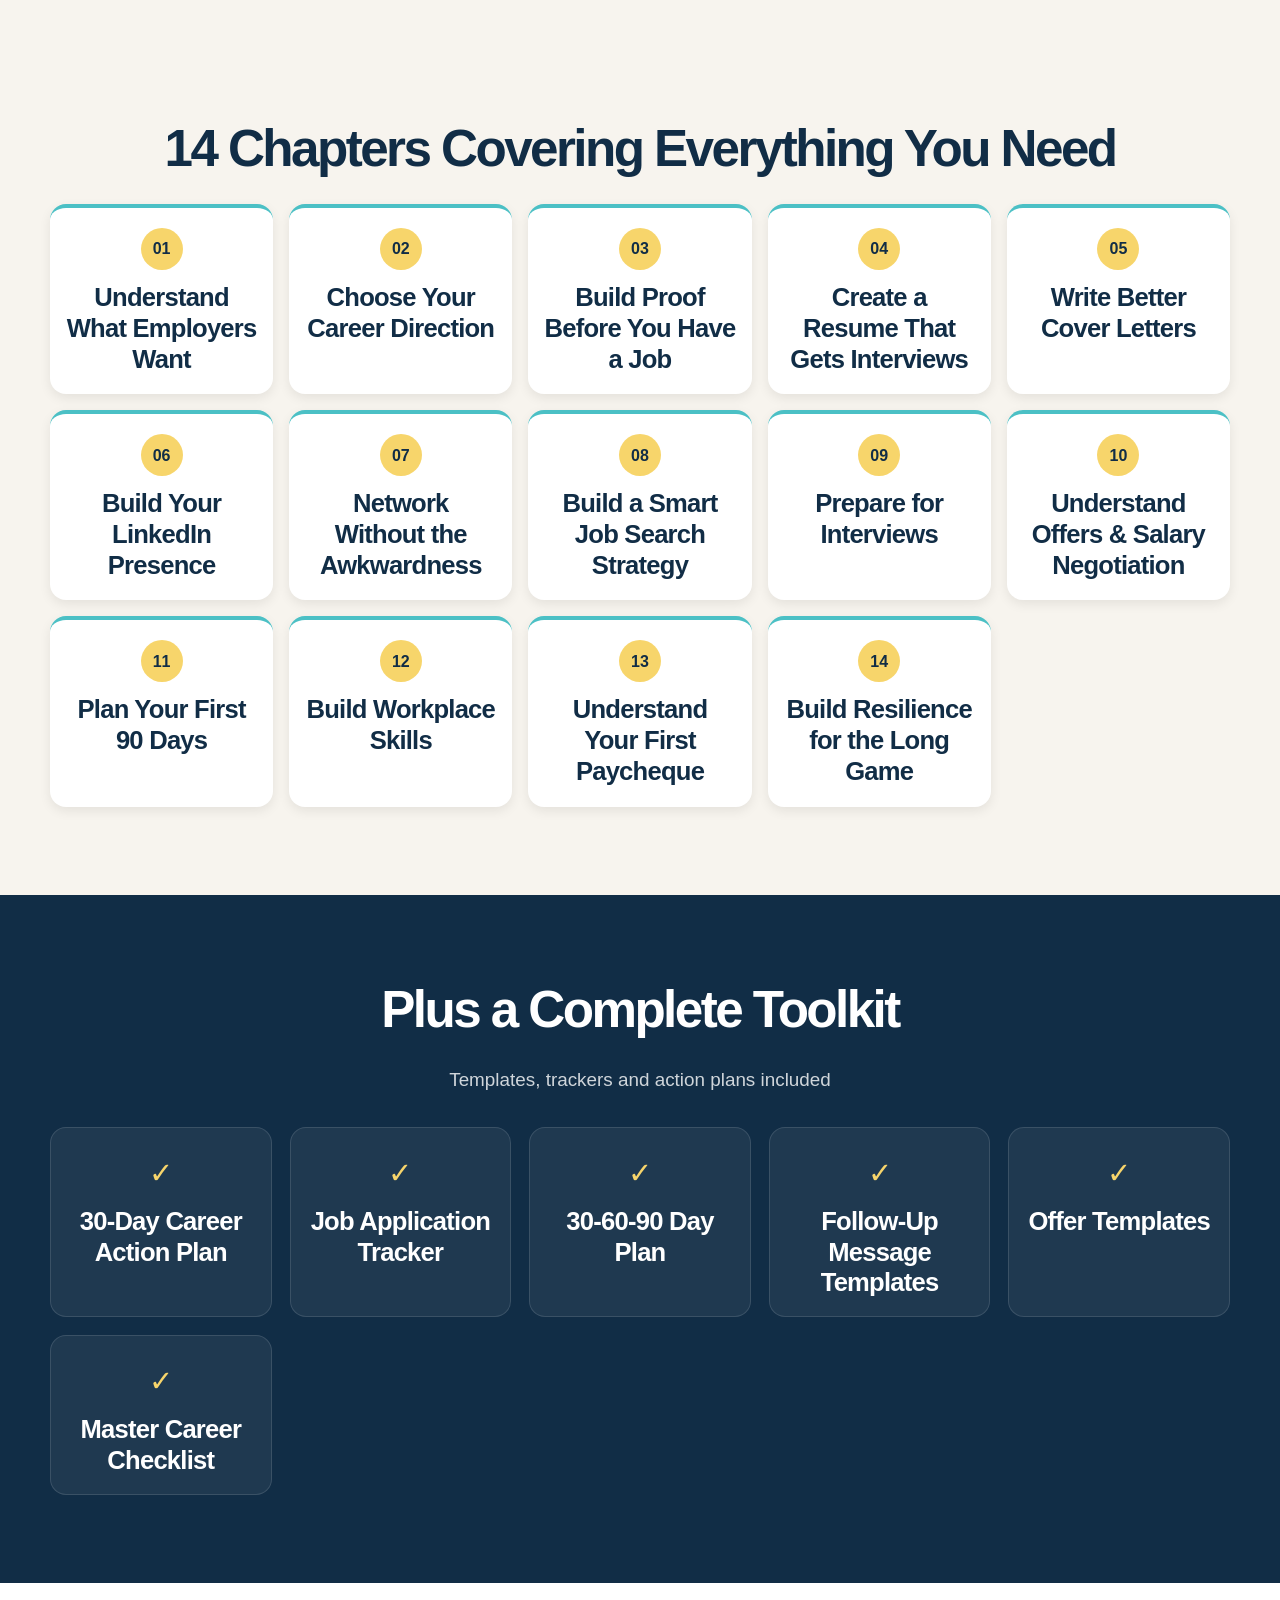
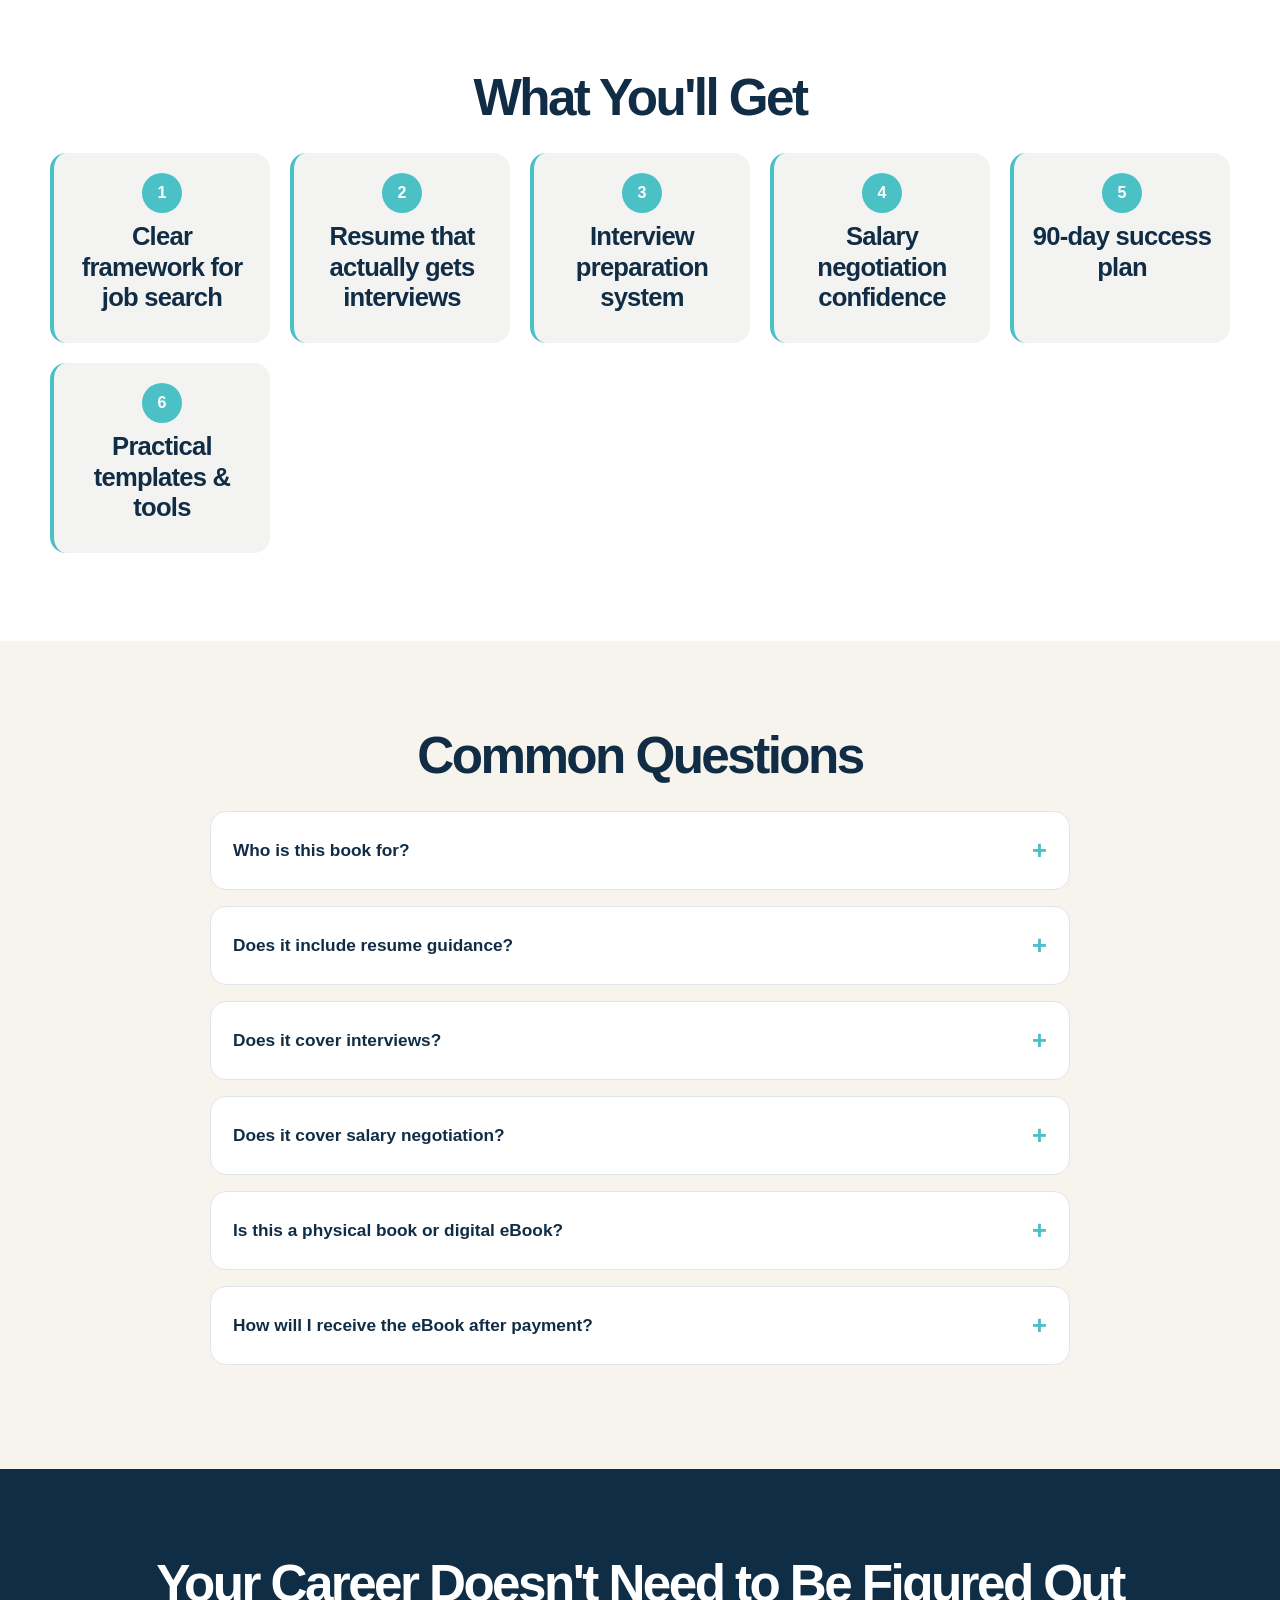
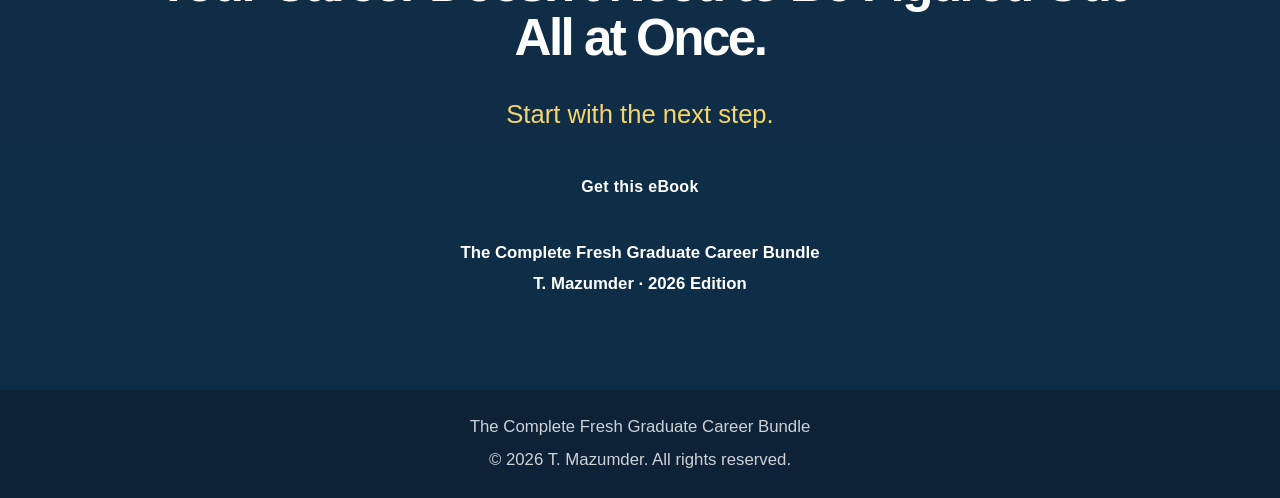
==== commit 30d2f23a: "Update sales.html" ====
--- a/sales.html
+++ b/sales.html
@@ -48,22 +48,8 @@
           </div>
 
           <div class="The Complete Fresh Graduate Career Bundle Cover Page.png">
-            <div class="cover-book">
-              <div class="cover-inner">
-                <div class="cover-topline"></div>
-                <div class="cover-headline-block">
-                  <h2>The Complete</h2>
-                  <h2 class="line-two">Fresh Graduate</h2>
-                  <h2 class="line-three">Career Bundle</h2>
-                </div>
-                <p class="cover-subhead">From graduation to your first job — and your first 90 days</p>
-                <p class="cover-tagline">Resume, interviews, networking, negotiation and workplace success</p>
-                <div class="cover-badge">Practical Career Guide</div>
-                <div class="cover-author">T. Mazumder · 2026 Edition</div>
-              </div>
+           
             </div>
-          </div>
-        </div>
       </section>
 
       <section class="section section-problem">
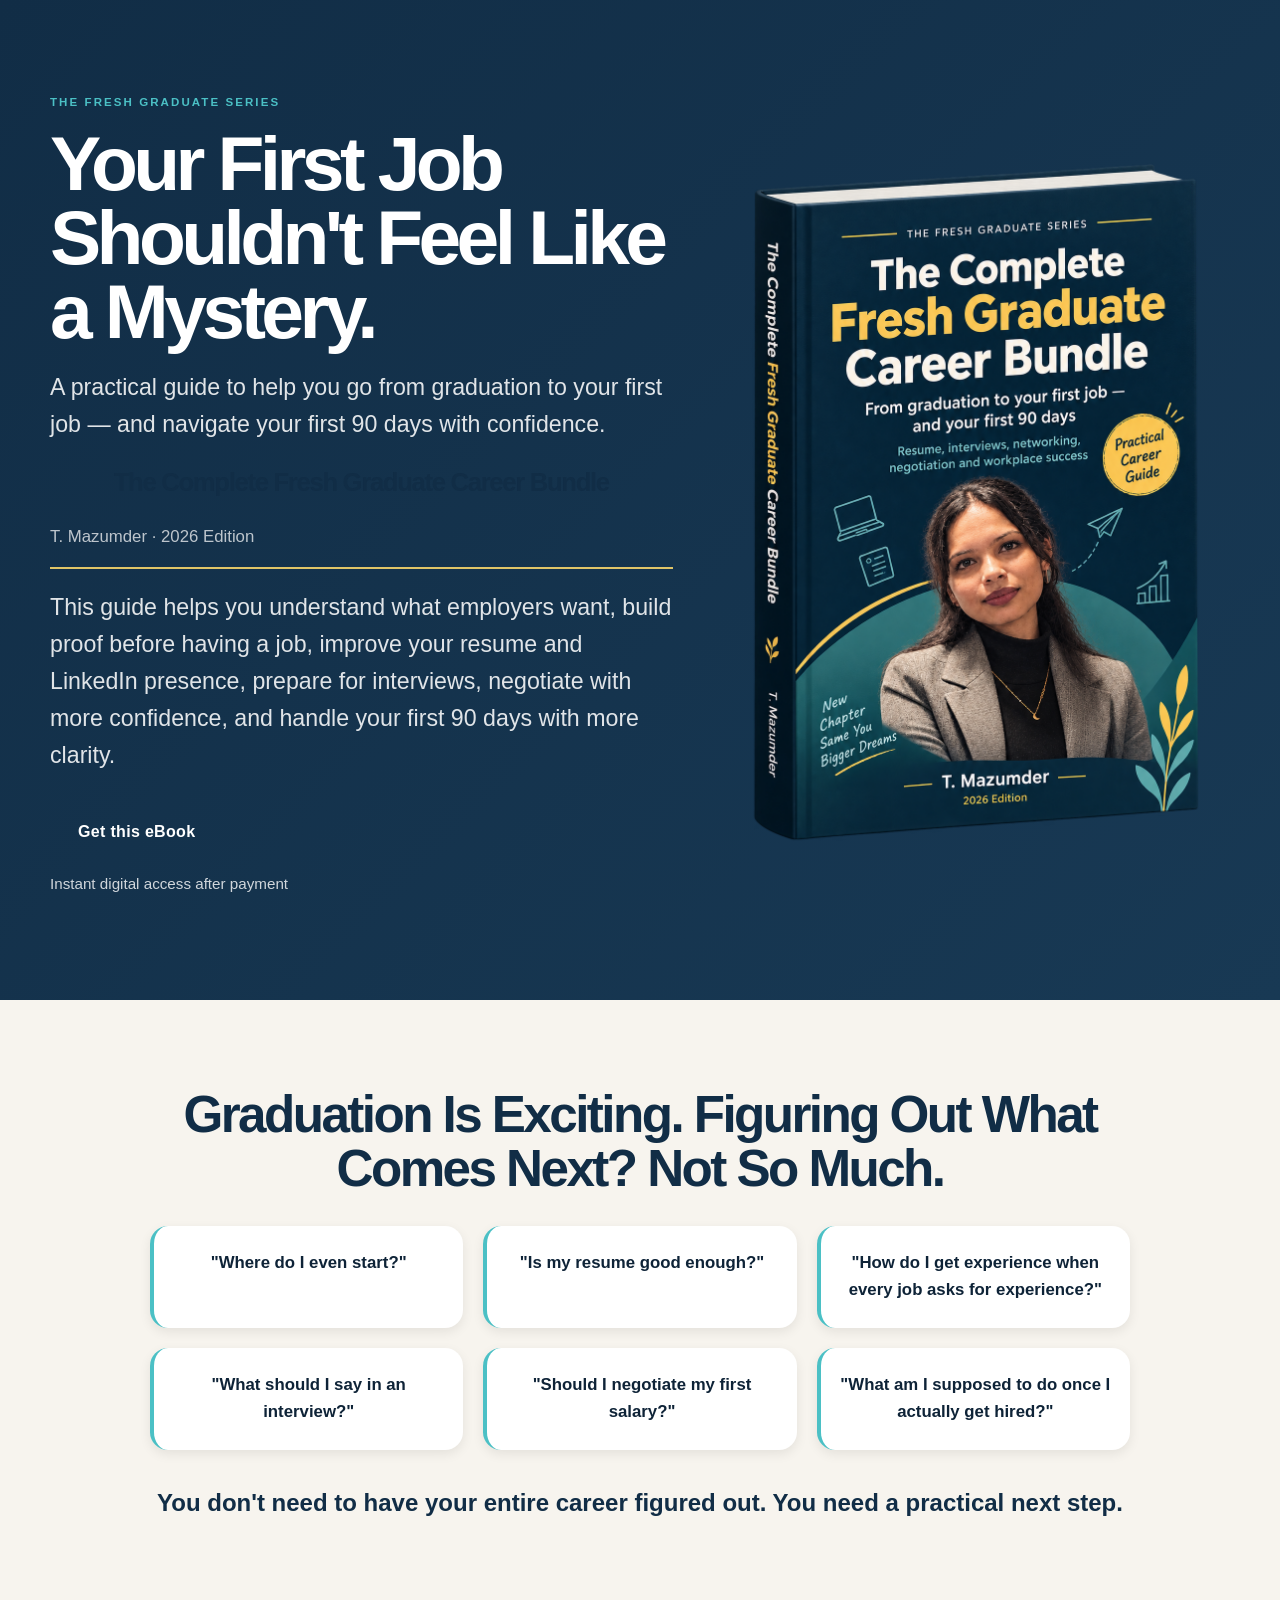
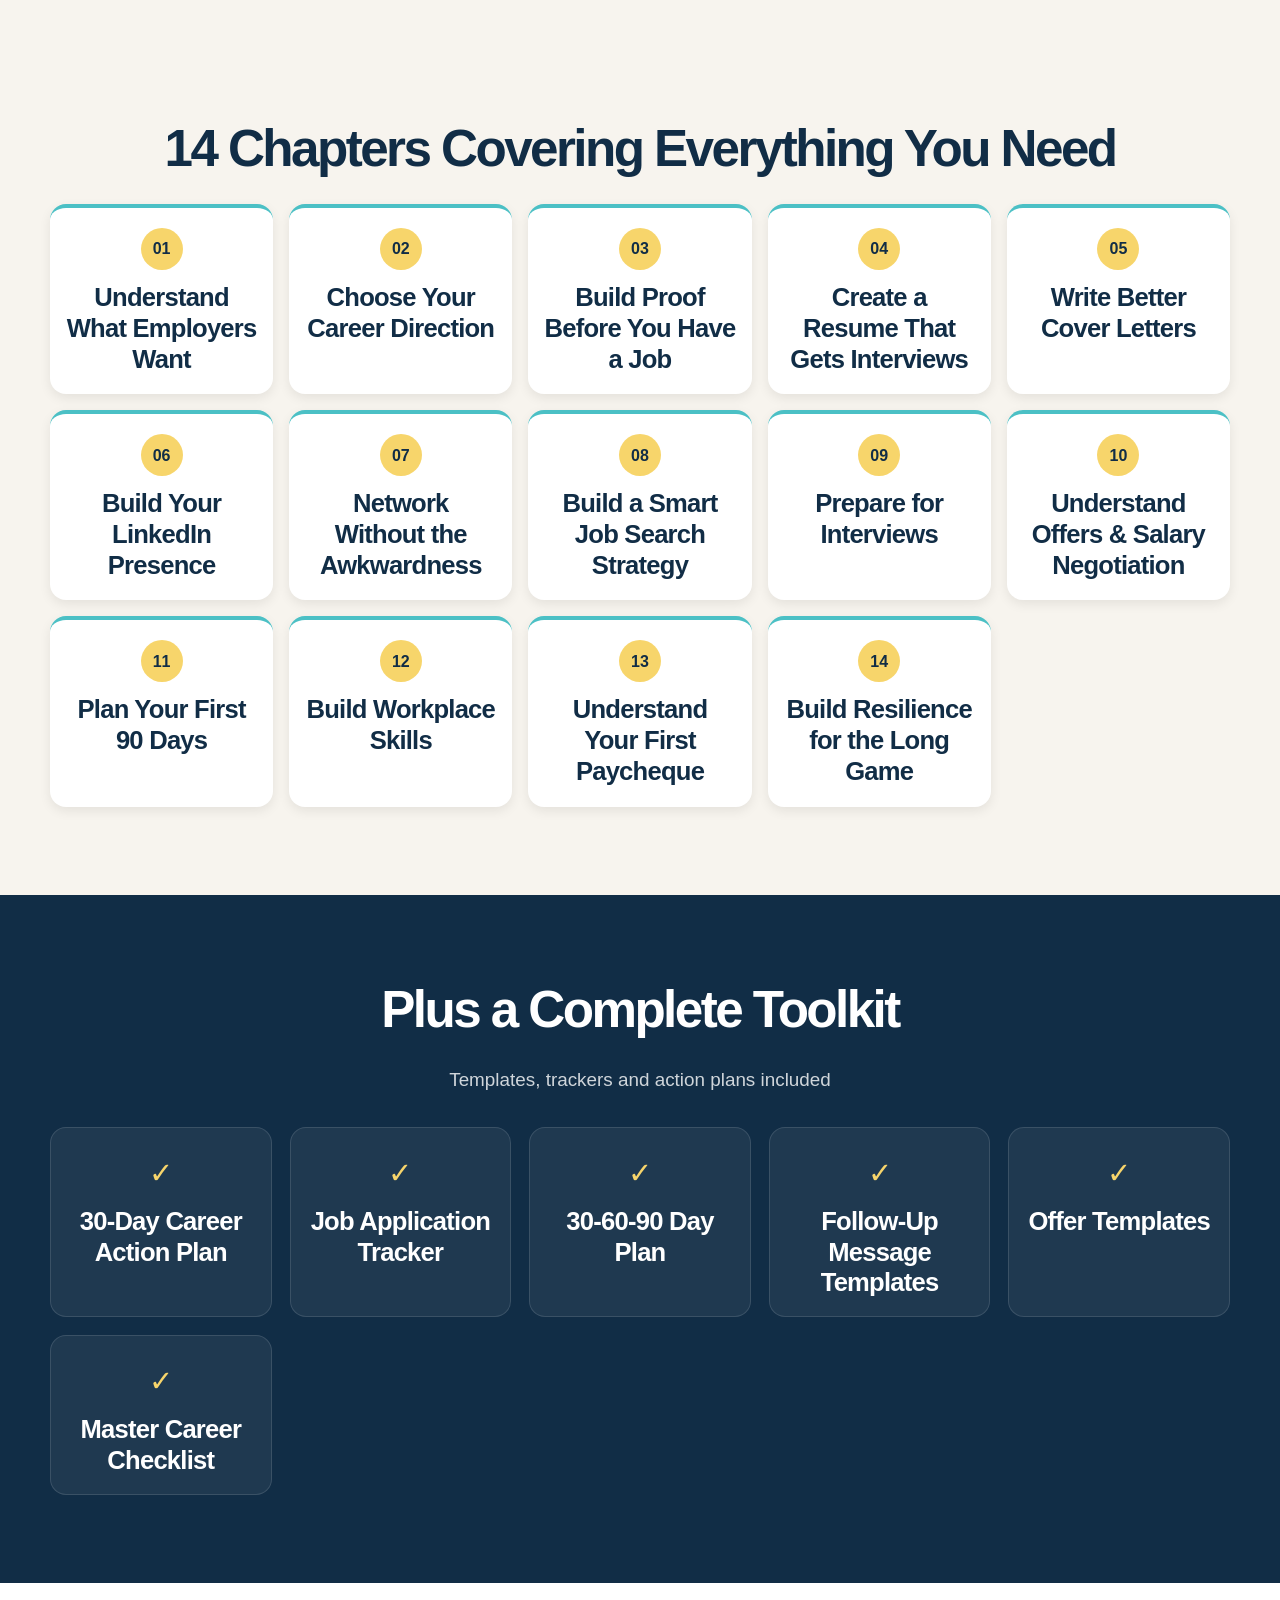
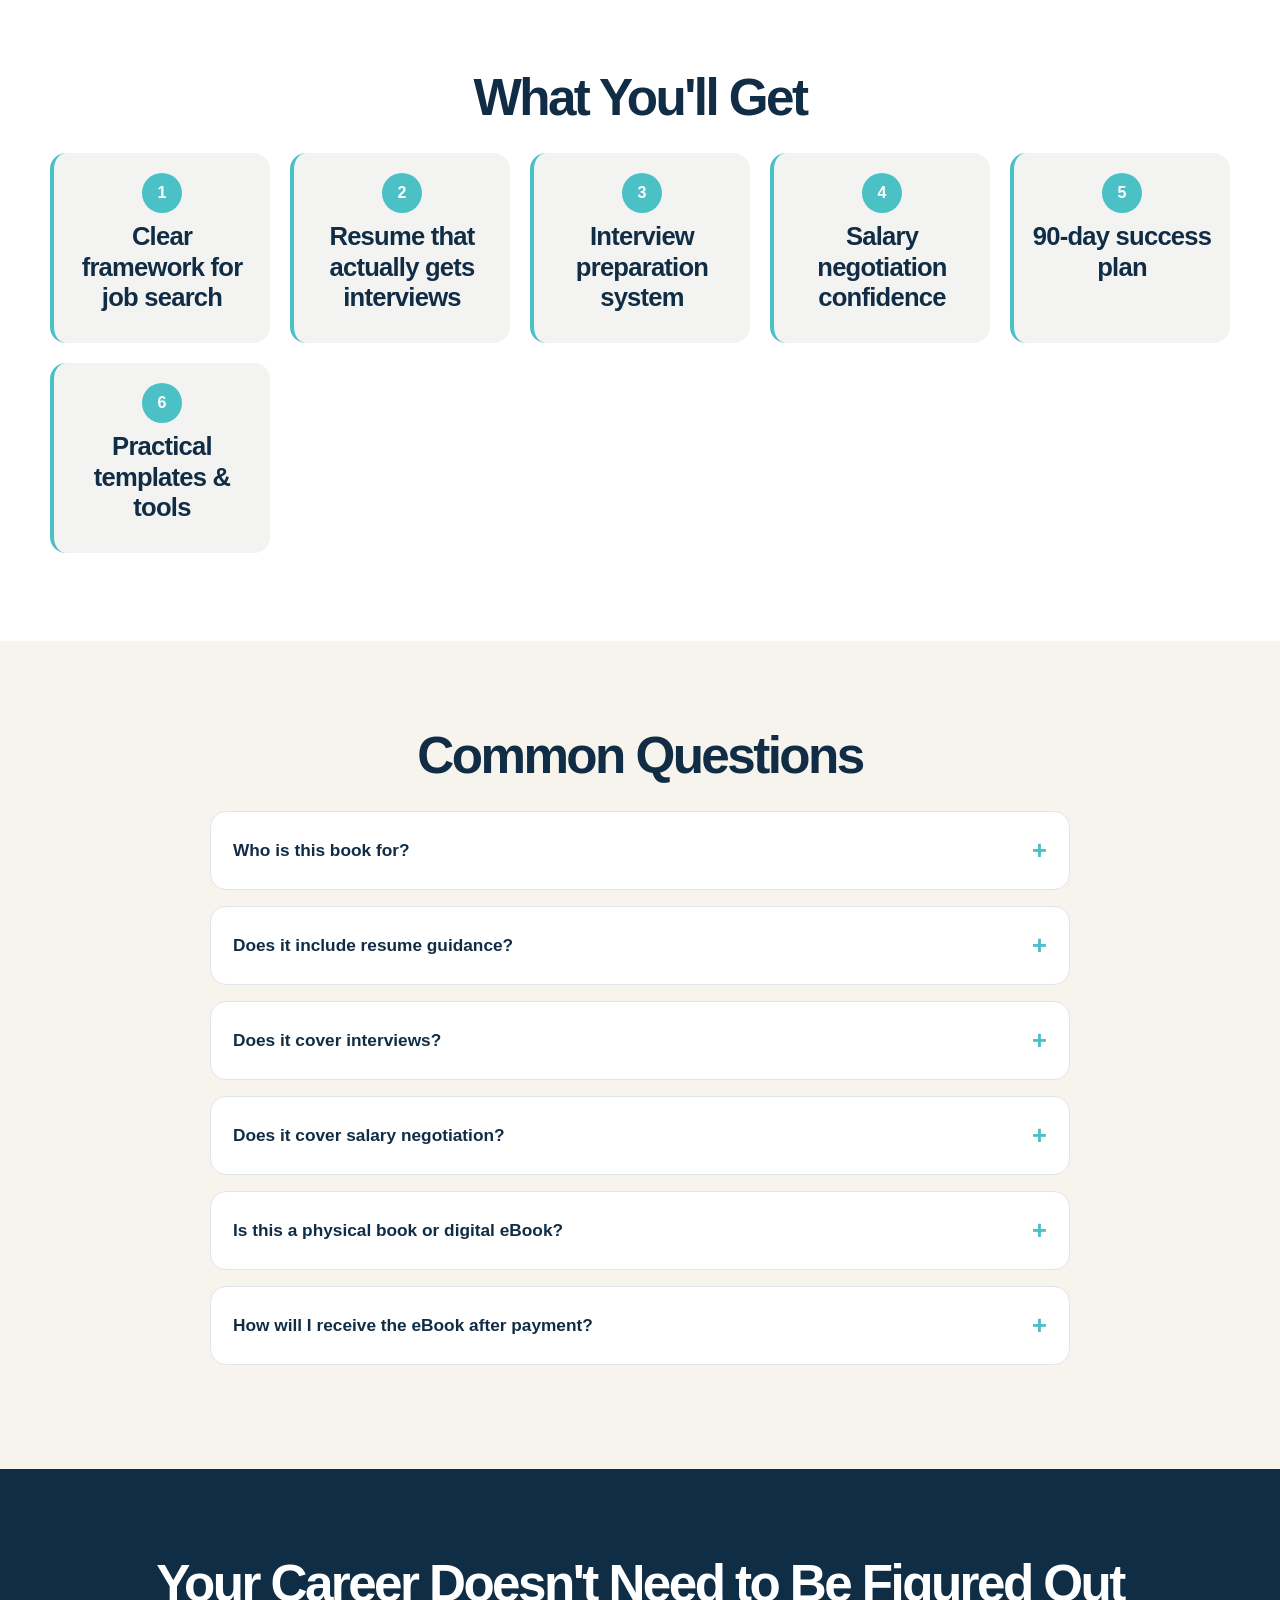
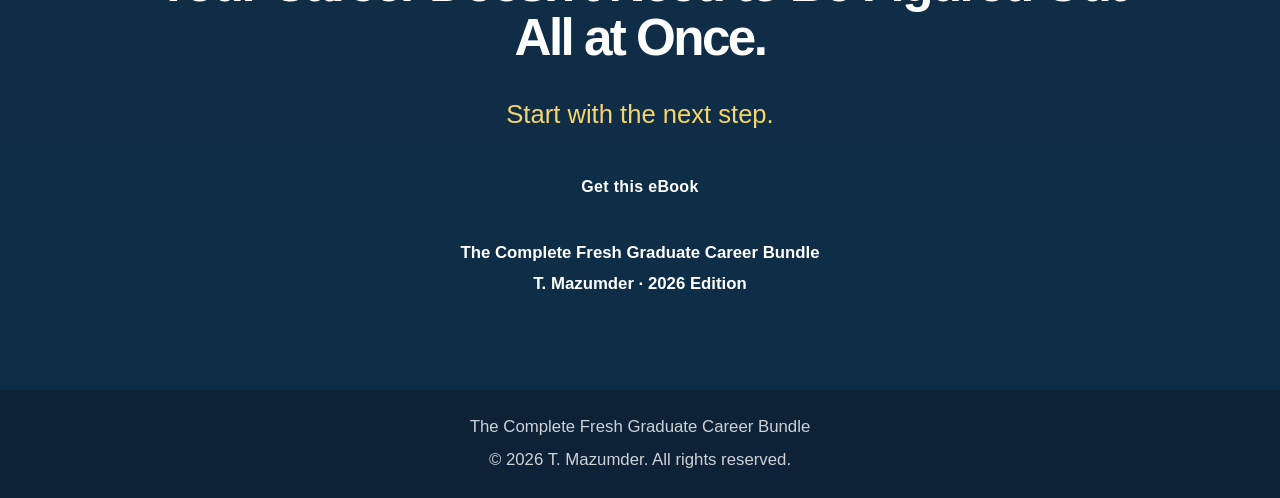
==== commit 52c77061: "Update sales.html" ====
--- a/sales.html
+++ b/sales.html
@@ -47,7 +47,7 @@
             <p class="microcopy">Instant digital access after payment</p>
           </div>
 
-          <div class="The Complete Fresh Graduate Career Bundle Cover Page.png">
+          <img src="The Complete Fresh Graduate Career Bundle Cover Page.png">
            
             </div>
       </section>
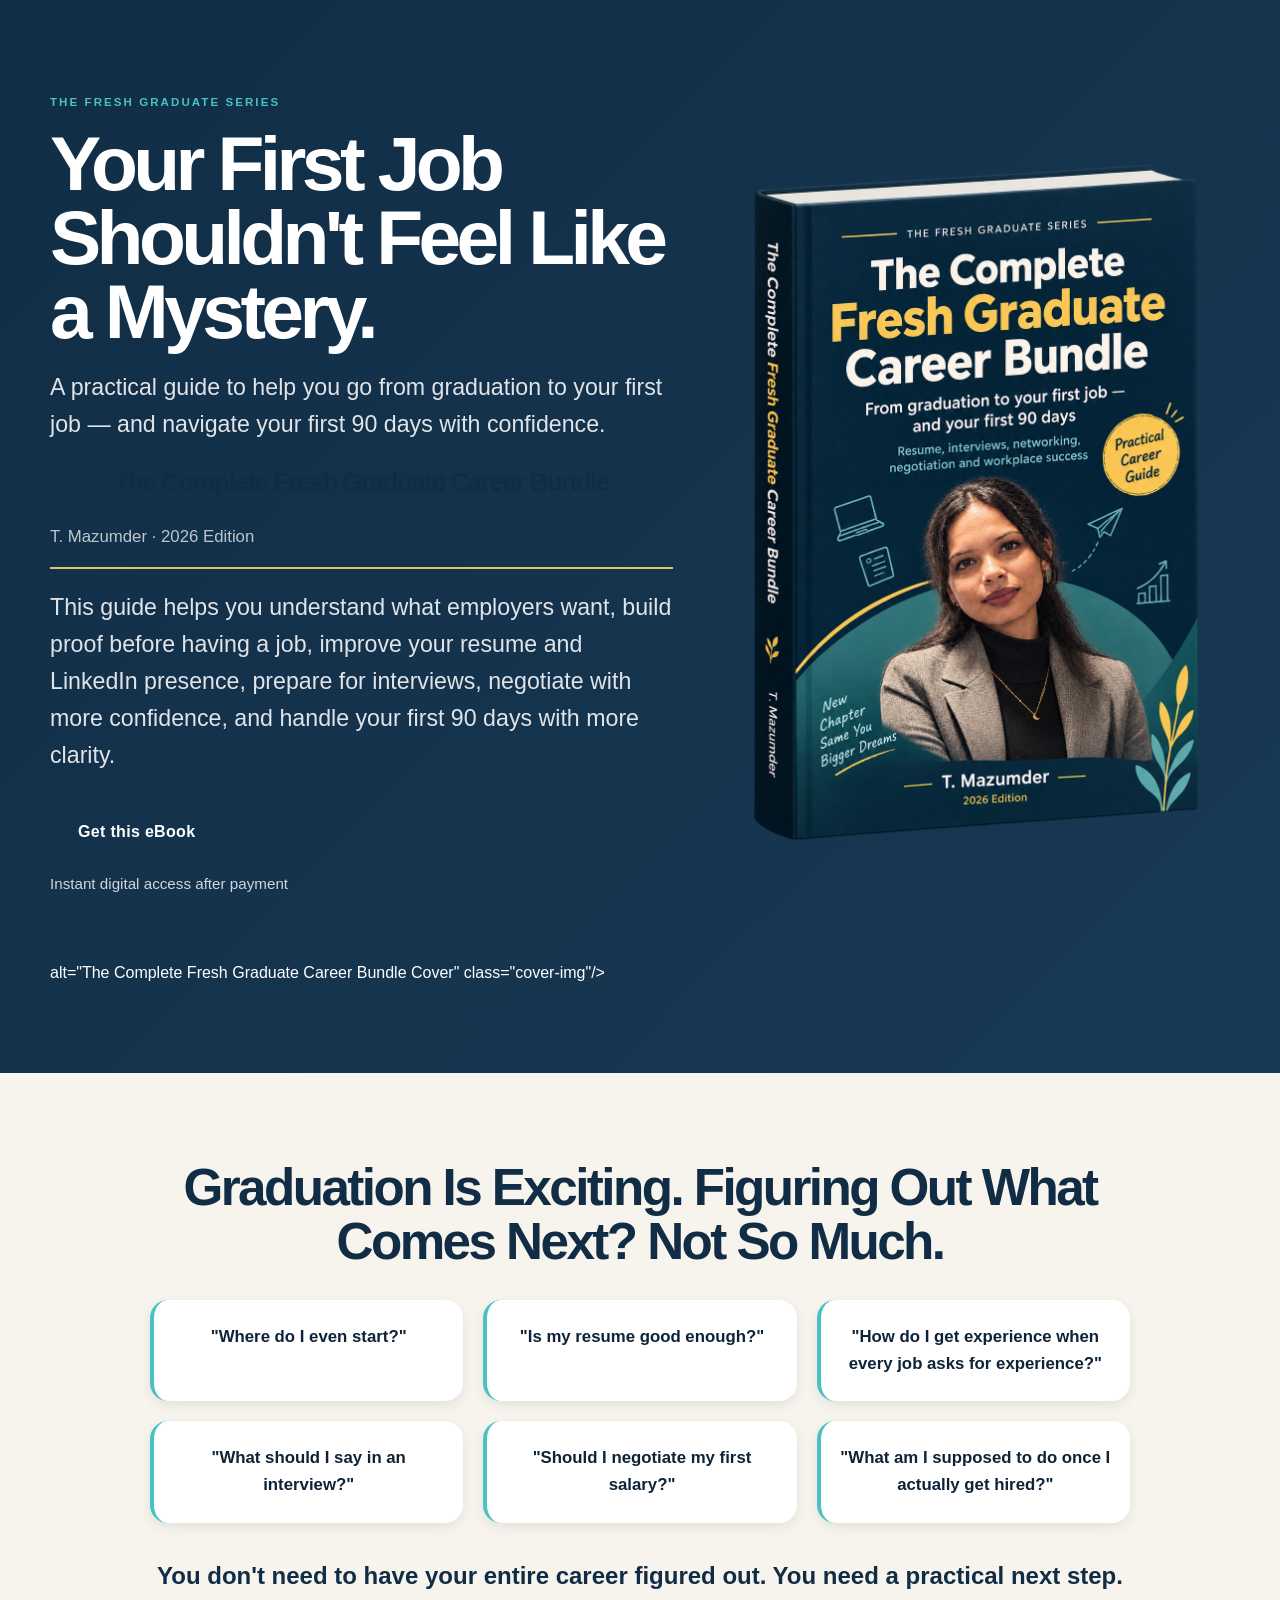
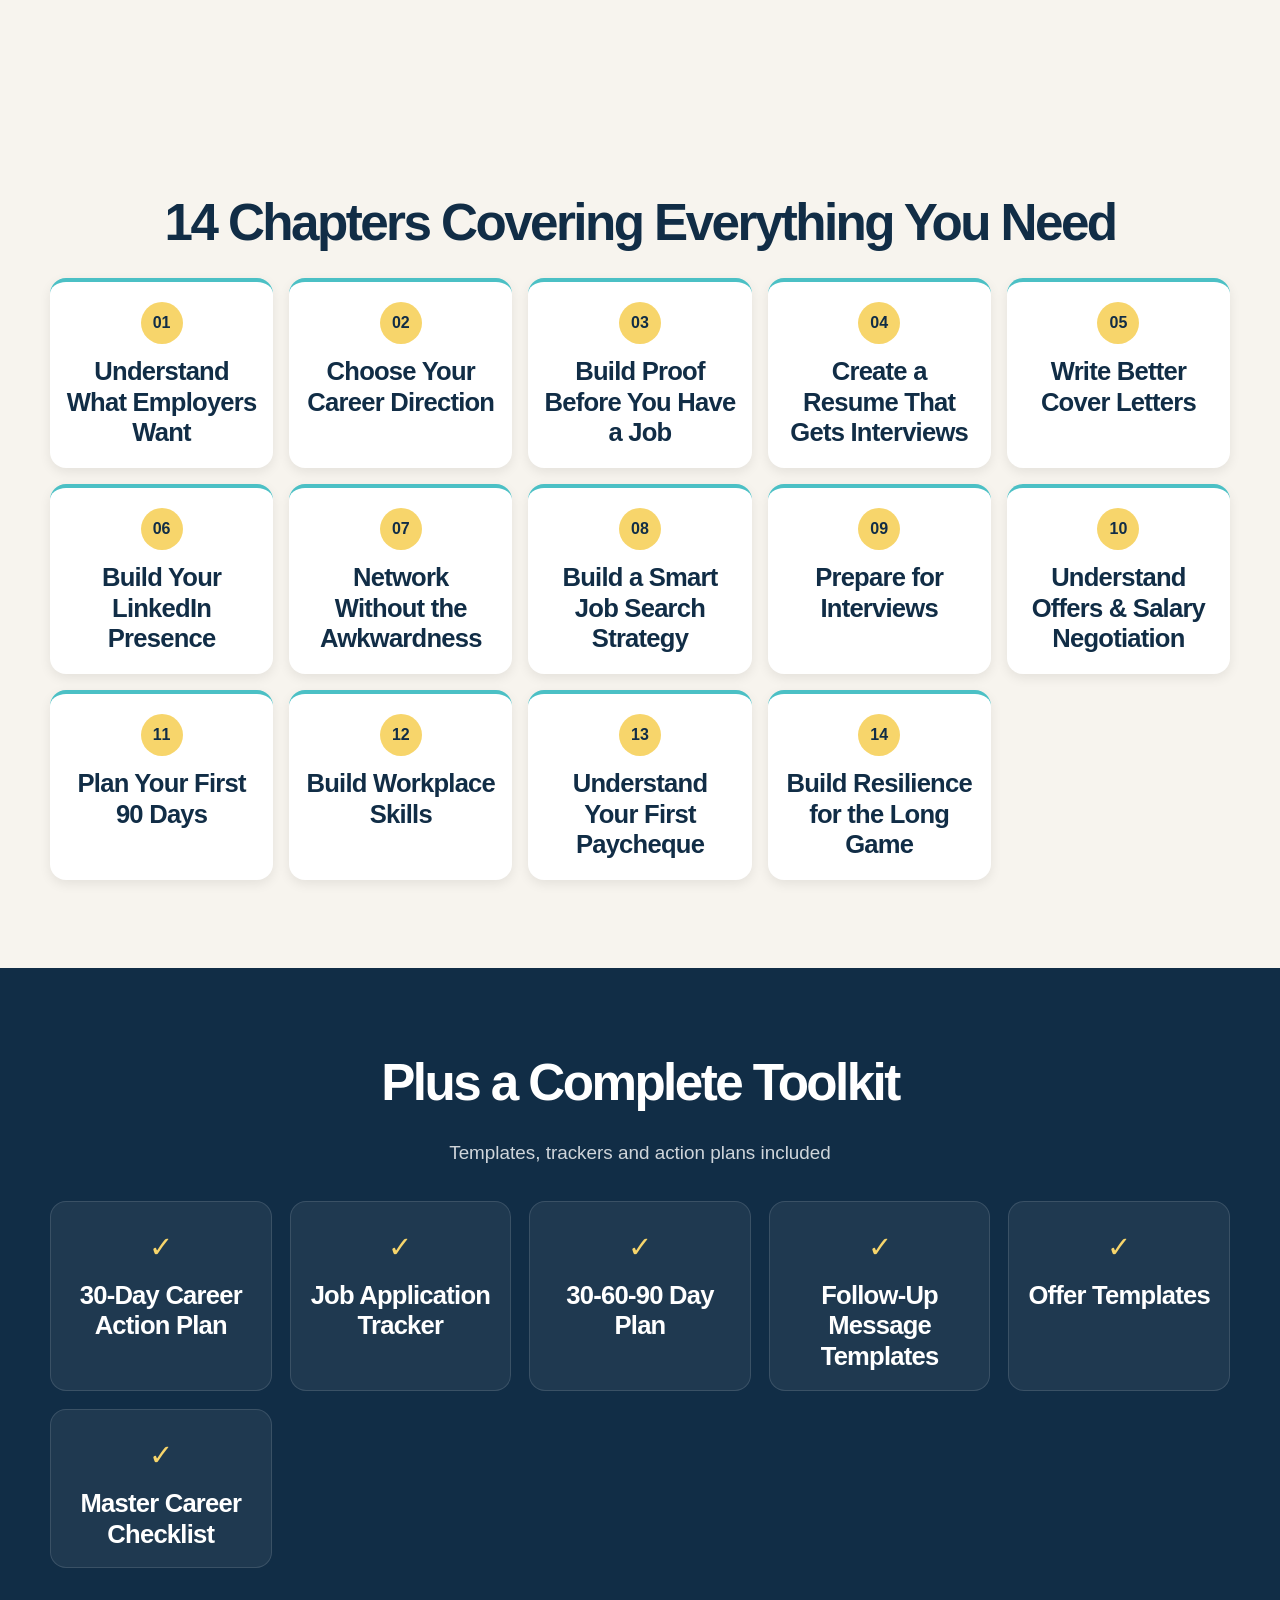
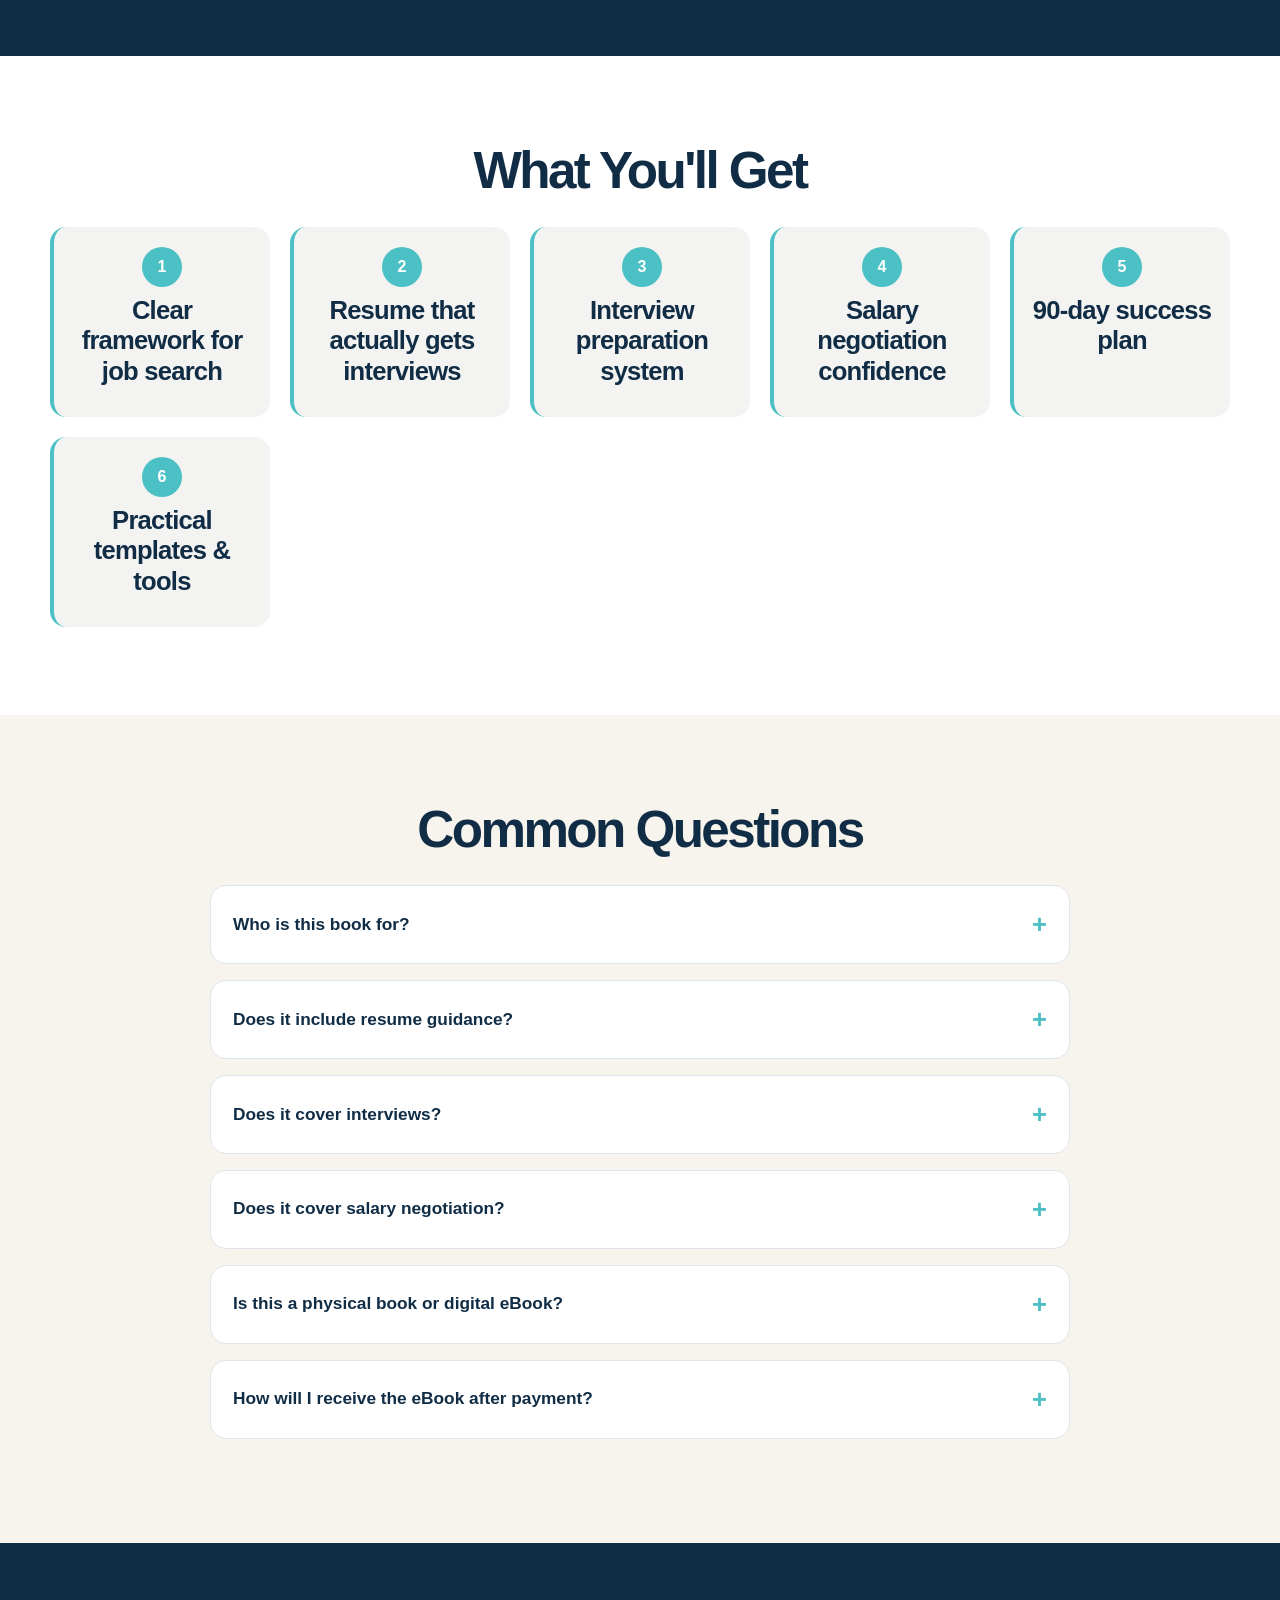
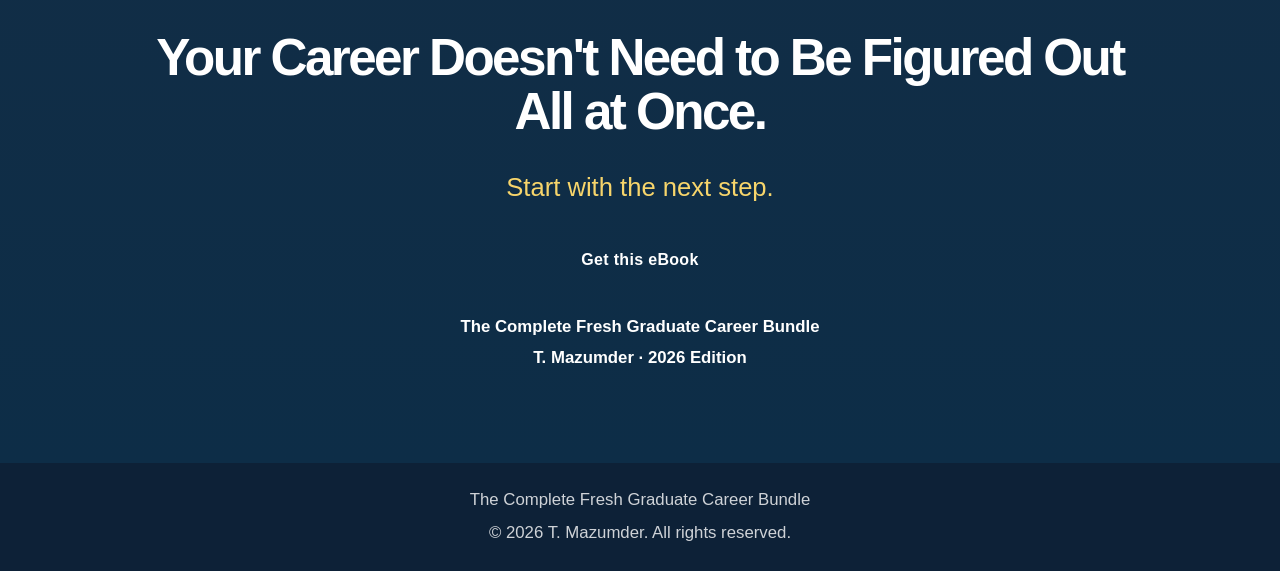
==== commit cf8880a9: "Update sales.html" ====
--- a/sales.html
+++ b/sales.html
@@ -47,7 +47,7 @@
             <p class="microcopy">Instant digital access after payment</p>
           </div>
 
-          <img src="The Complete Fresh Graduate Career Bundle Cover Page.png">
+          <img src="The Complete Fresh Graduate Career Bundle Cover Page.png">alt="The Complete Fresh Graduate Career Bundle Cover" class="cover-img"/>
            
             </div>
       </section>
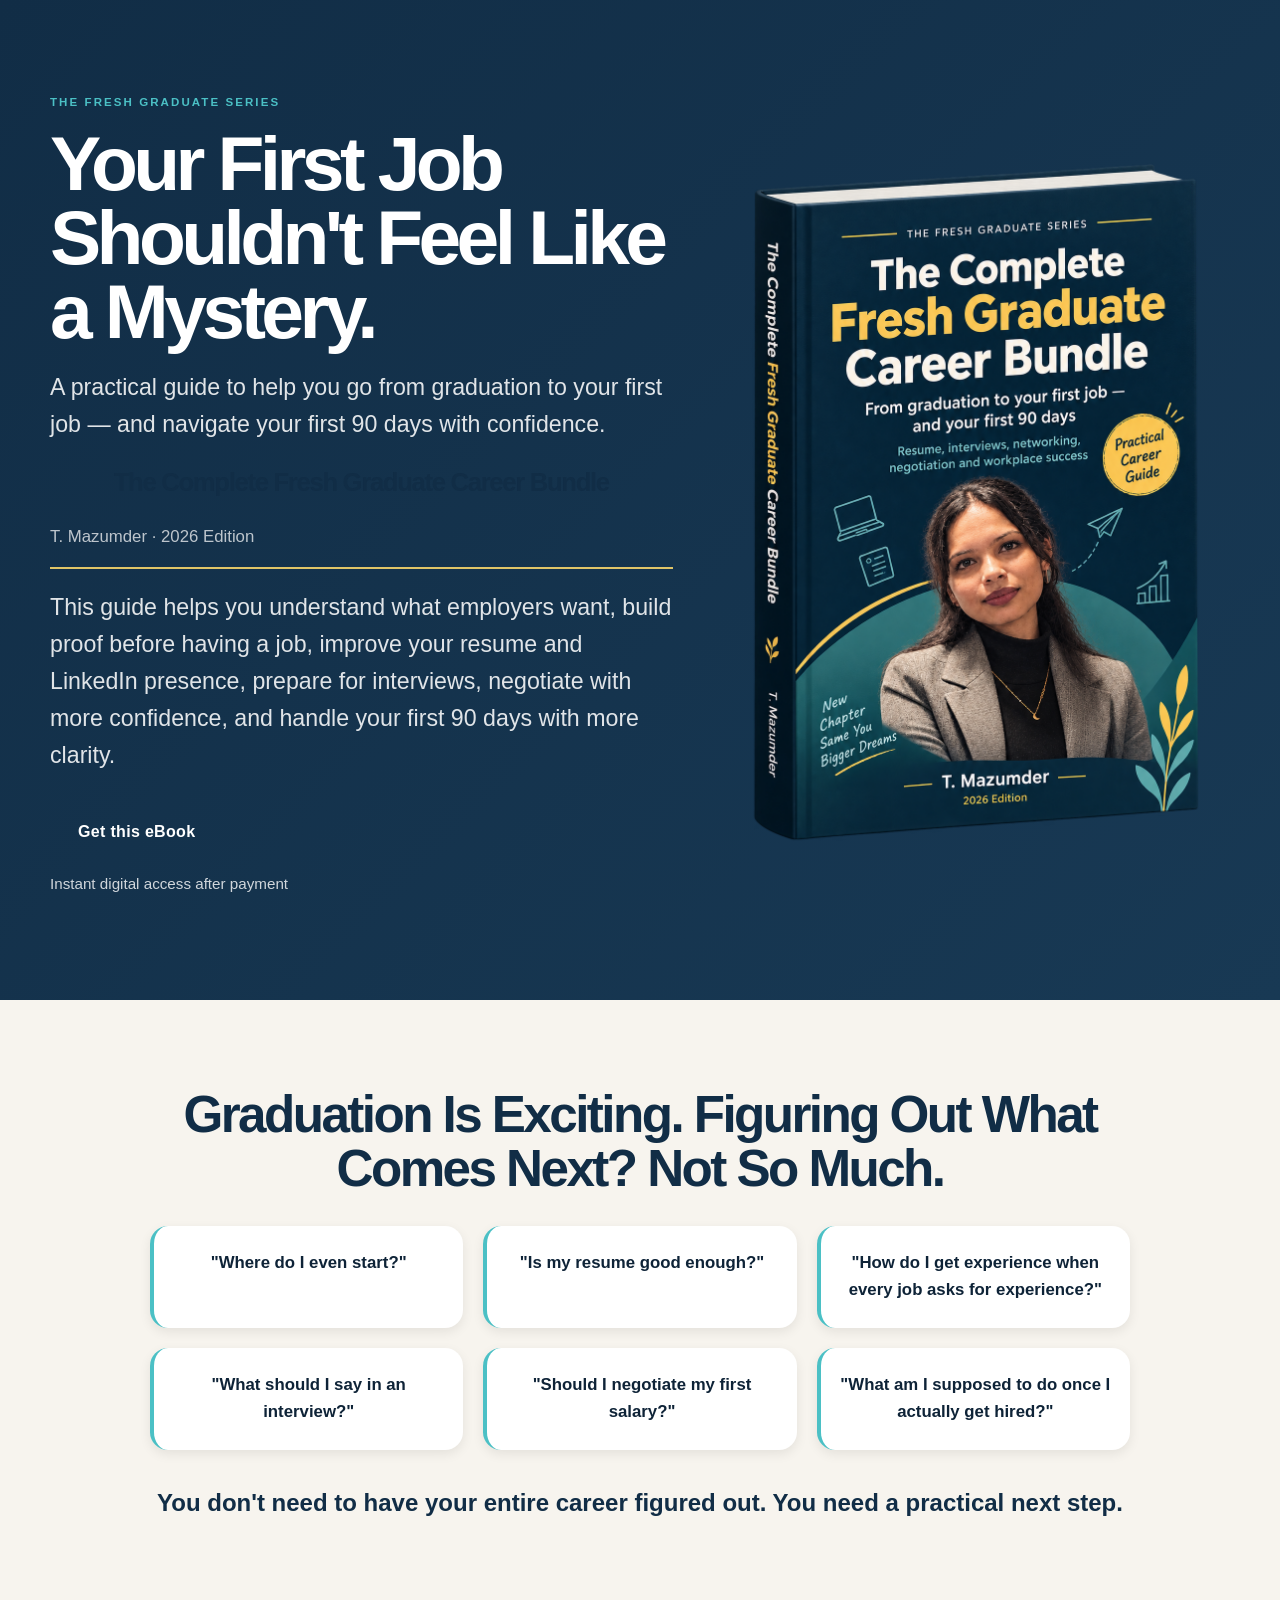
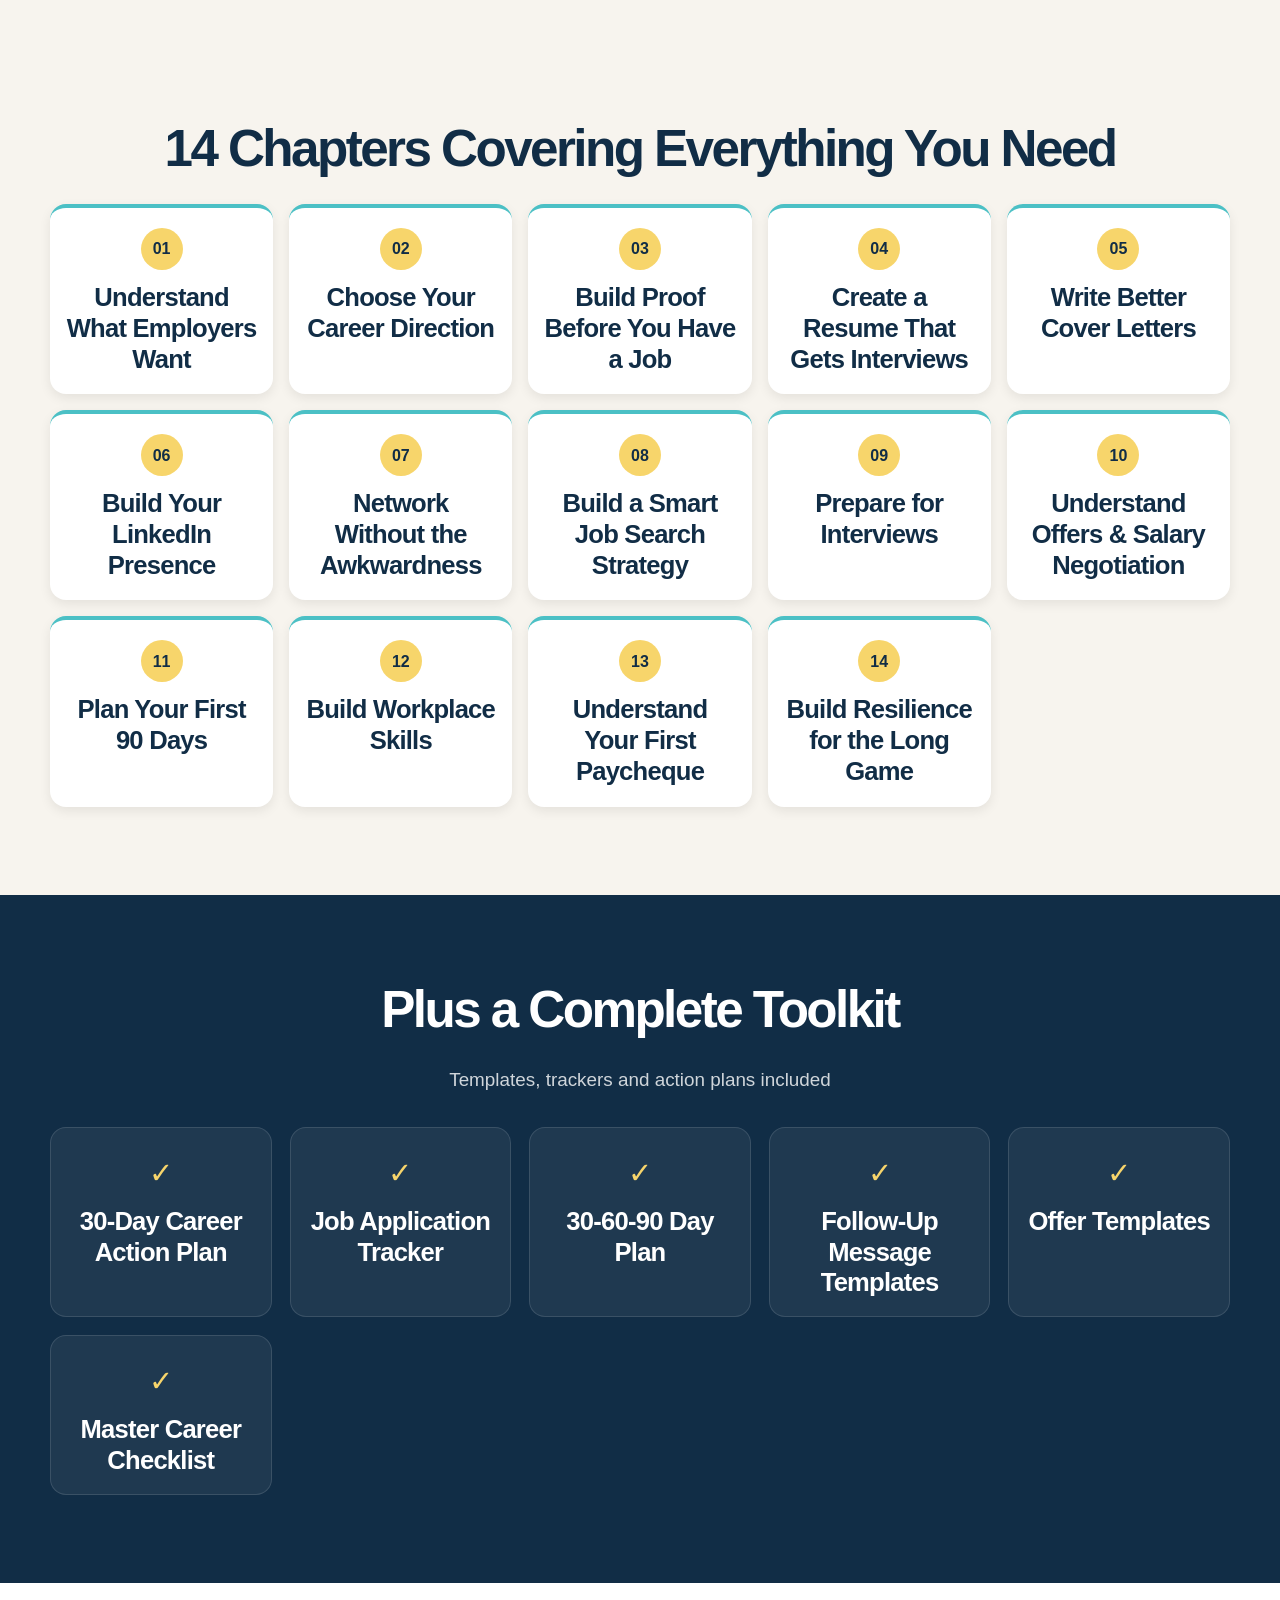
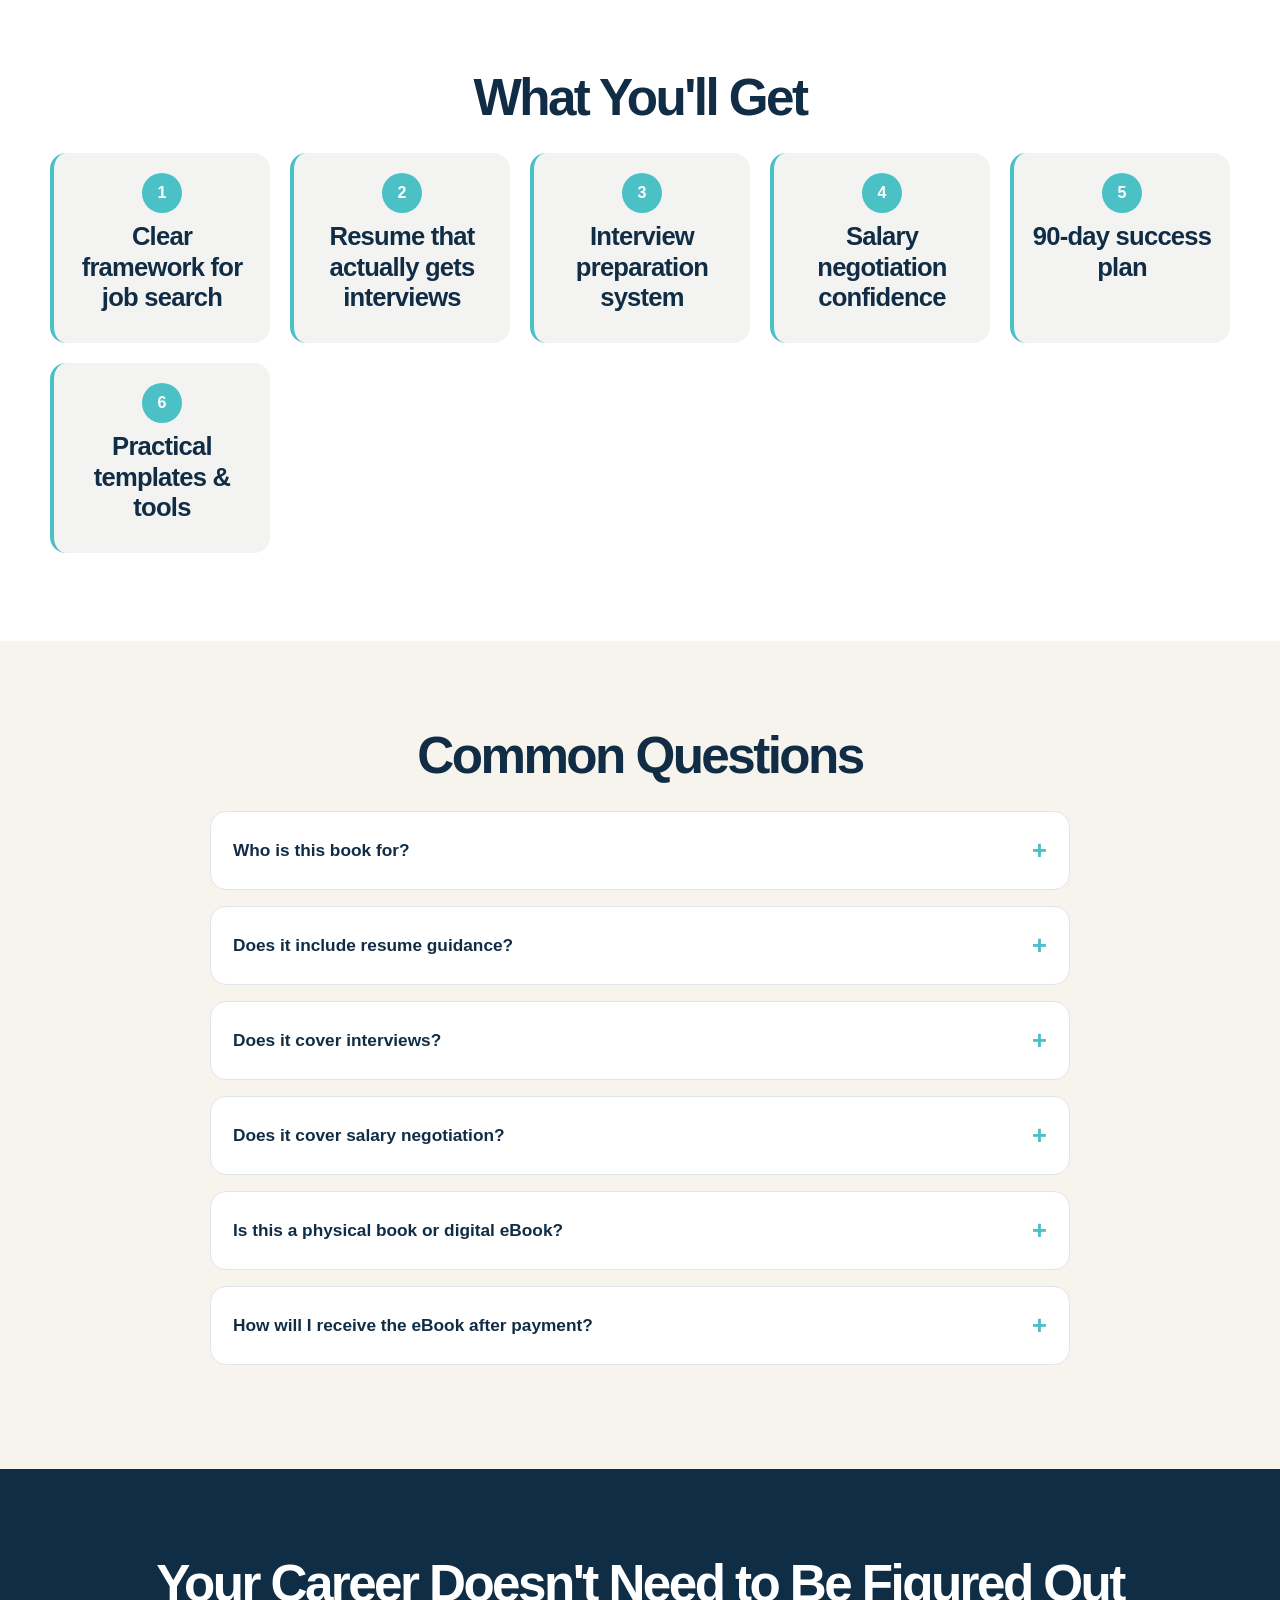
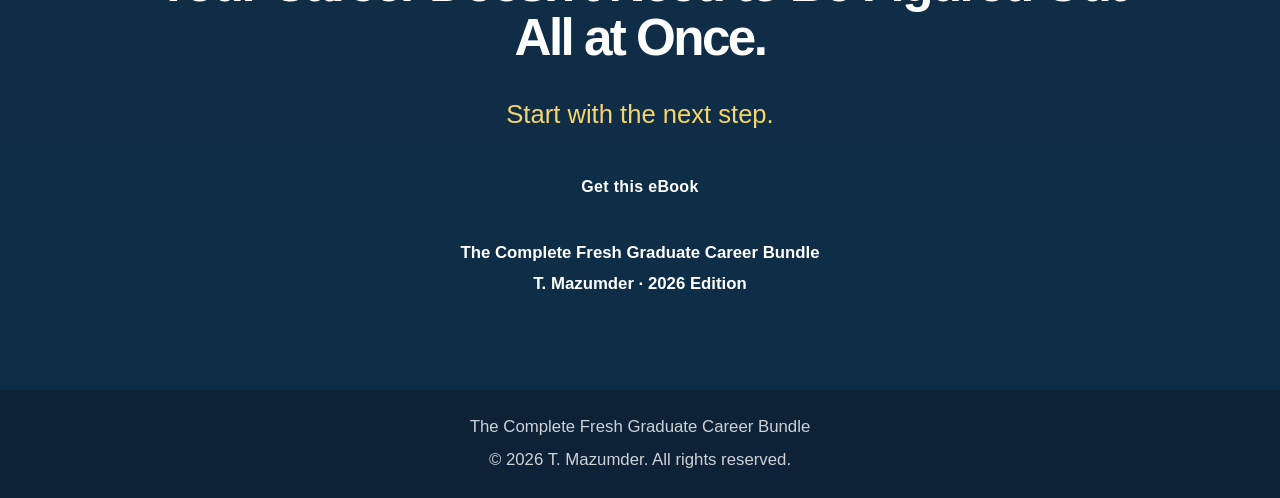
==== commit 848d8864: "Update sales.html" ====
--- a/sales.html
+++ b/sales.html
@@ -47,7 +47,7 @@
             <p class="microcopy">Instant digital access after payment</p>
           </div>
 
-          <img src="The Complete Fresh Graduate Career Bundle Cover Page.png">alt="The Complete Fresh Graduate Career Bundle Cover" class="cover-img"/>
+          <img src="The Complete Fresh Graduate Career Bundle Cover Page.png">
            
             </div>
       </section>
